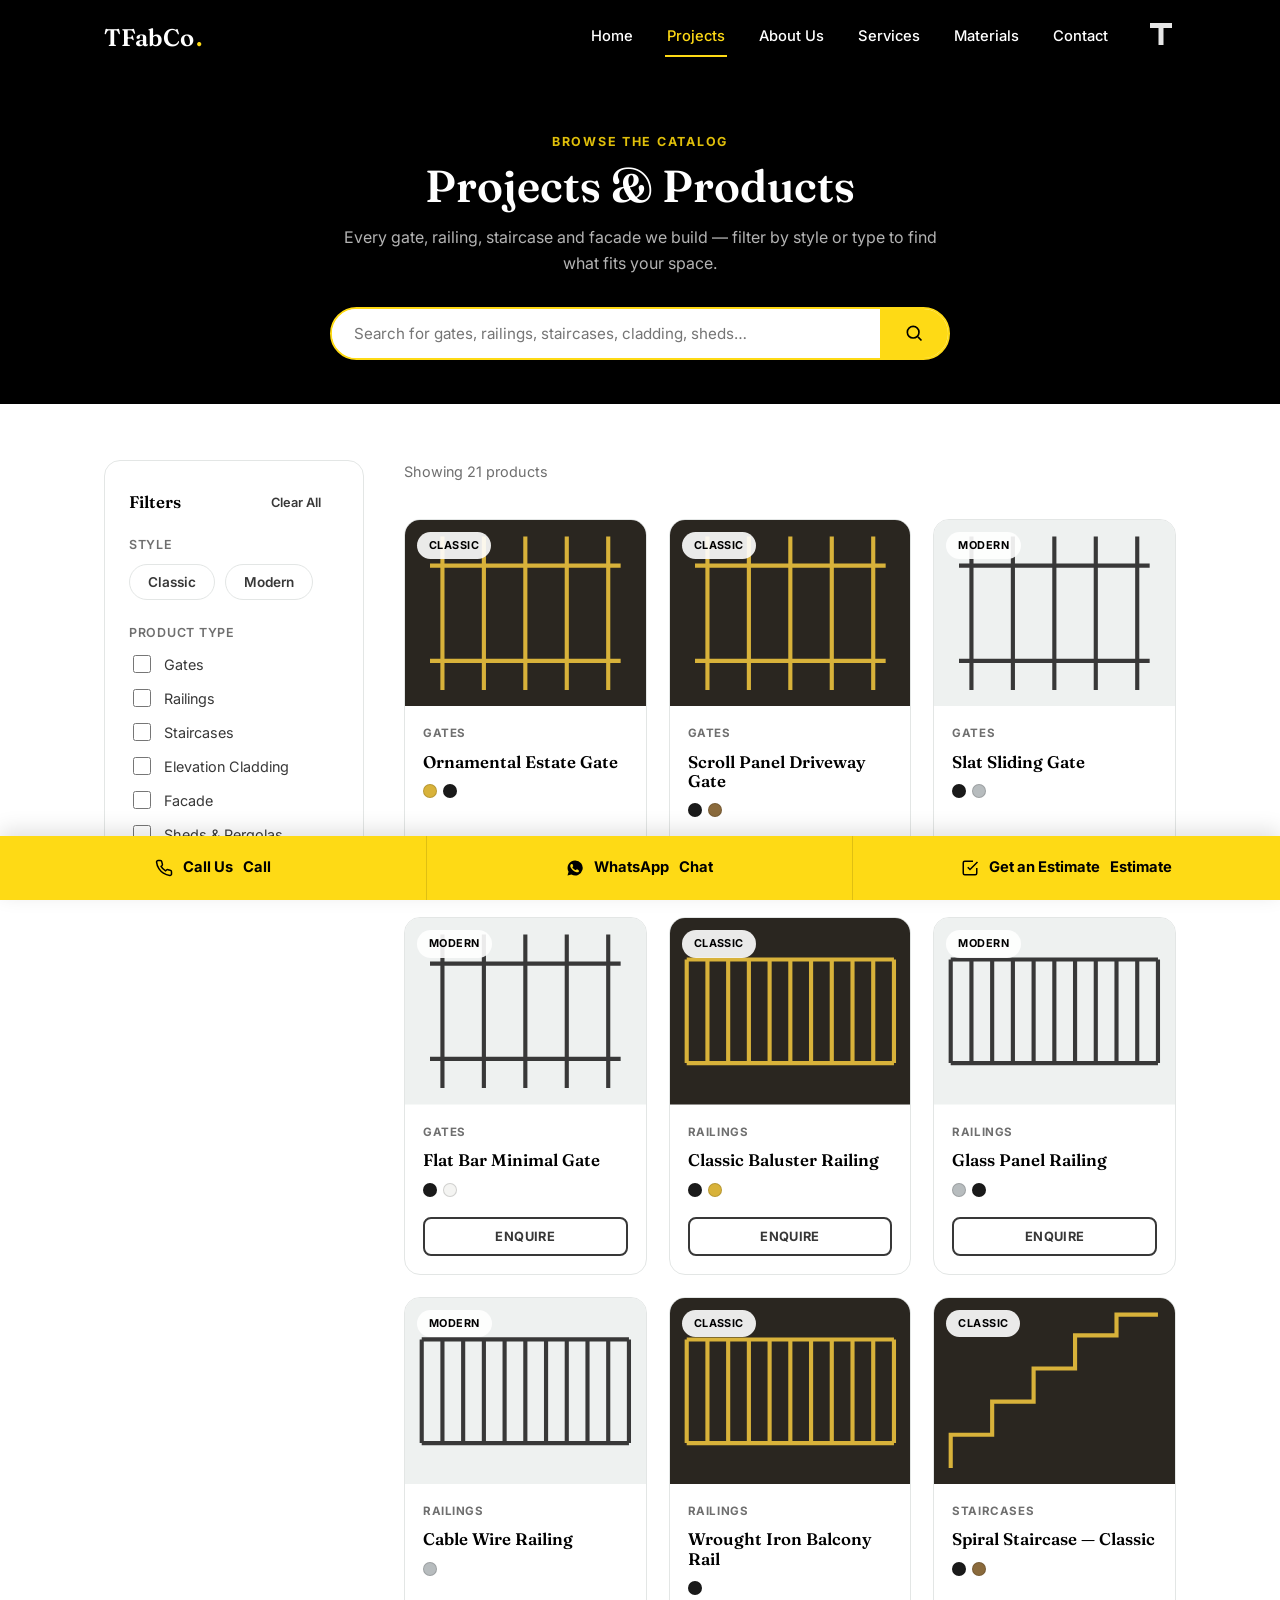
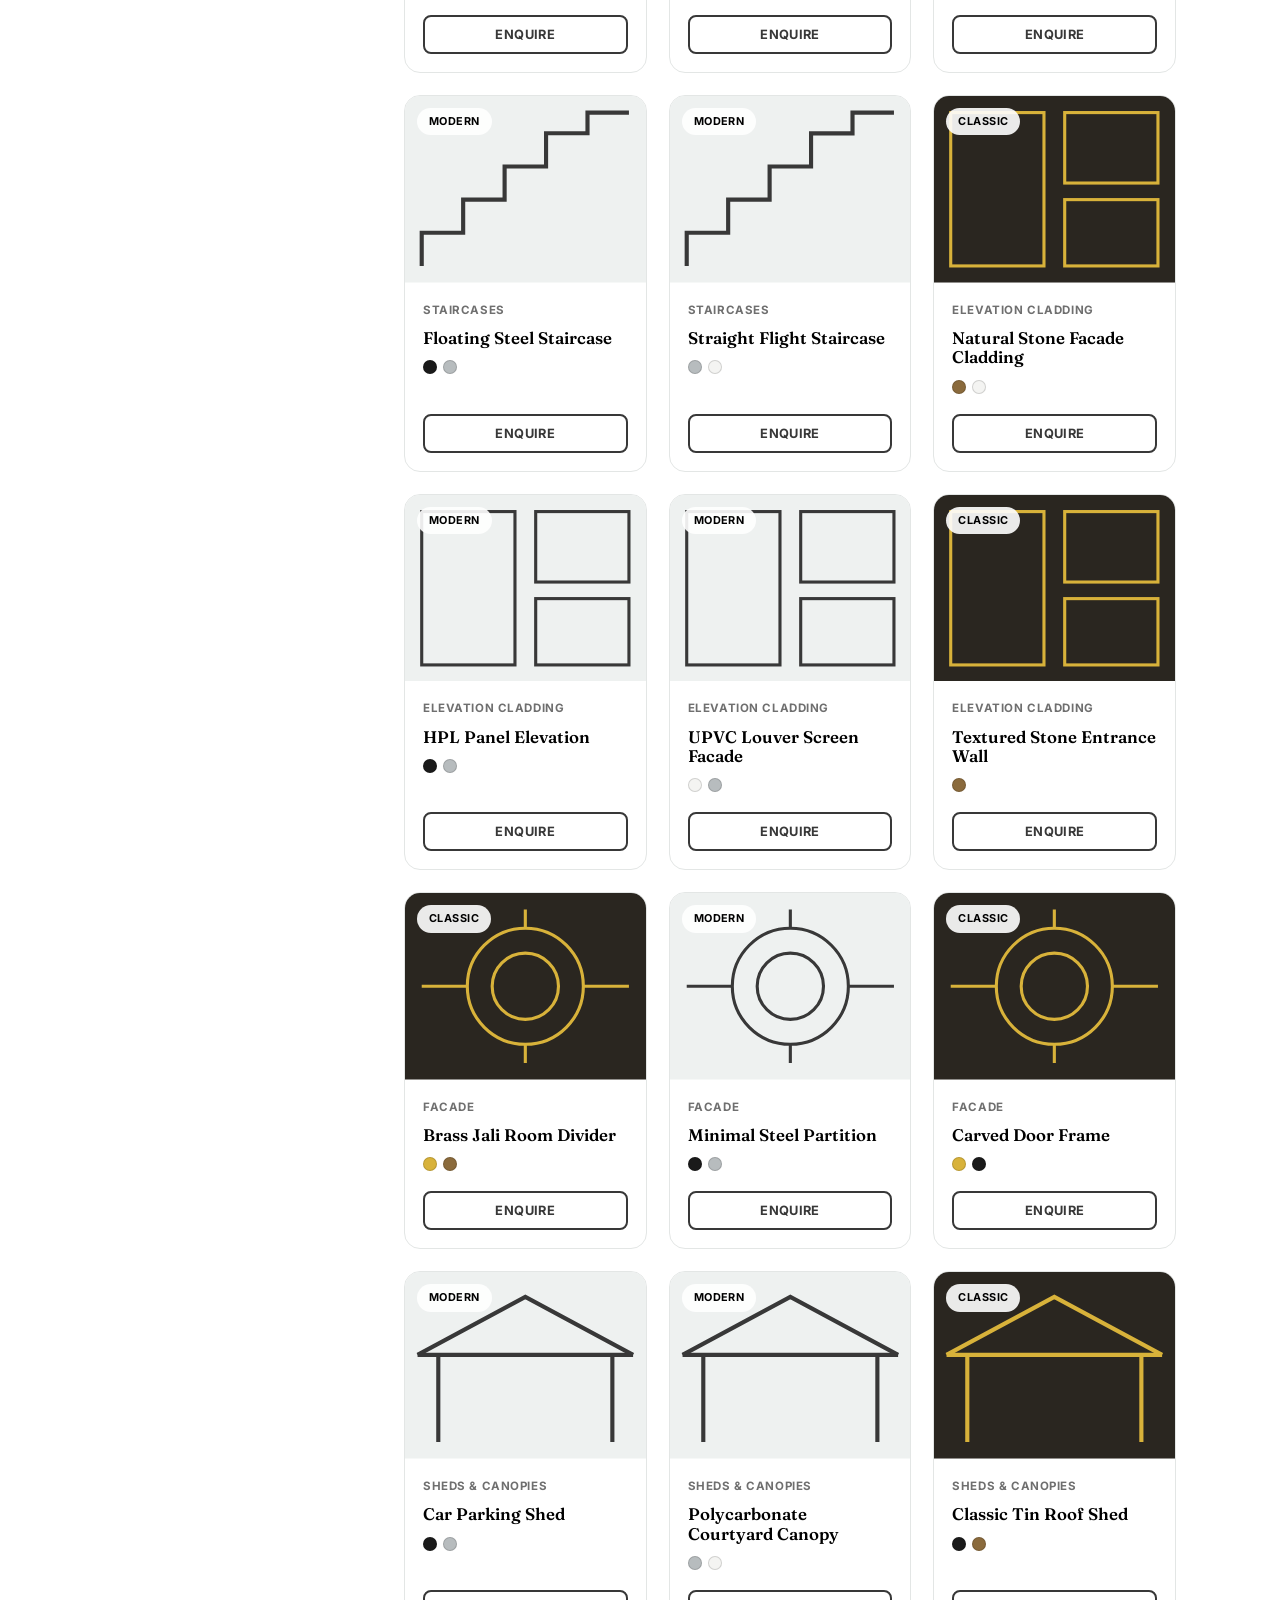
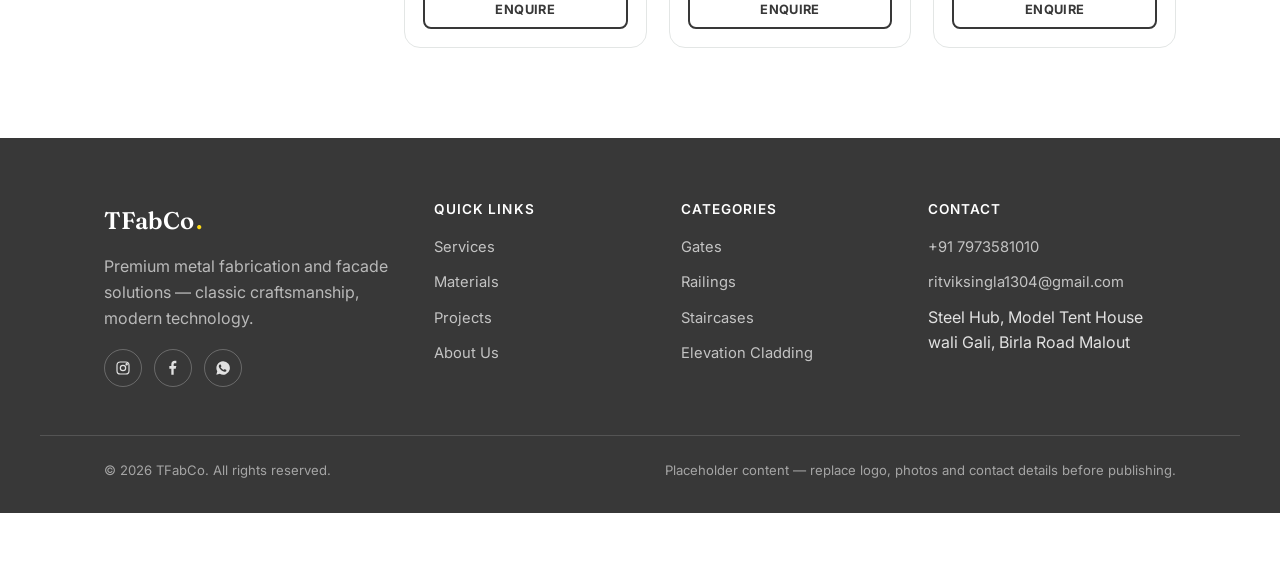
==== products.html @ 35b21168 "Base design added" ====
<!DOCTYPE html>
<html lang="en">
<head>
<meta charset="UTF-8">
<meta name="viewport" content="width=device-width, initial-scale=1.0">
<title>Projects &amp; Products — TFabCo</title>
<meta name="description" content="Browse TFabCo's gates, railings, staircases and elevation cladding projects. Filter by style and product type.">

<link rel="icon" href="data:image/svg+xml,%3Csvg xmlns='http://www.w3.org/2000/svg' viewBox='0 0 100 100'%3E%3Crect width='100' height='100' fill='%23000'/%3E%3Ctext x='50' y='68' font-size='60' text-anchor='middle' fill='%23feda15' font-family='Georgia'%3ET%3C/text%3E%3C/svg%3E">
<link rel="preconnect" href="https://fonts.googleapis.com">
<link rel="preconnect" href="https://fonts.gstatic.com" crossorigin>
<link href="https://fonts.googleapis.com/css2?family=Fraunces:opsz,wght@9..144,500;9..144,600;9..144,700&family=Inter:wght@400;500;600;700&display=swap" rel="stylesheet">
<link rel="stylesheet" href="css/base.css">
<link rel="stylesheet" href="css/products.css">
</head>
<body>

<!-- ============ HEADER ============ -->
<header class="site-header">
  <div class="header-inner">
    <a href="index.html" class="brand">TFabCo<span class="dot">.</span></a>

    <nav class="main-nav" id="main-nav">
      <a href="index.html">Home</a>
      <a href="products.html" class="is-active">Projects</a>
      <a href="index.html#about">About Us</a>
      <a href="index.html#services">Services</a>
      <a href="index.html#materials">Materials</a>
      <a href="index.html#contact">Contact</a>
    </nav>

    <span class="header-mark" aria-hidden="true">
      <svg width="30" height="30" viewBox="0 0 30 30"><path d="M4 4 L26 4 L26 9 L17.5 9 L17.5 26 L12.5 26 L12.5 9 L4 9 Z" fill="currentColor"/></svg>
    </span>

    <button class="menu-toggle" id="menu-toggle" aria-label="Toggle menu" aria-expanded="false">
      <span></span><span></span><span></span>
    </button>
  </div>
</header>

<main>

  <!-- ============ PAGE BANNER ============ -->
  <section class="page-banner">
    <div class="container">
      <p class="eyebrow accent">Browse the Catalog</p>
      <h1>Projects &amp; Products</h1>
      <p class="section-sub">Every gate, railing, staircase and facade we build — filter by style or type to find what fits your space.</p>

      <form action="products.html" method="GET" class="search-form search-form--banner" role="search">
        <input type="search" name="search" id="banner-search" placeholder="Search for gates, railings, staircases, cladding, sheds…" aria-label="Search products">
        <button type="submit" aria-label="Search">
          <svg width="20" height="20" viewBox="0 0 24 24" fill="none" stroke="currentColor" stroke-width="2"><circle cx="11" cy="11" r="7"/><path d="m21 21-4.3-4.3"/></svg>
        </button>
      </form>
    </div>
  </section>

  <!-- ============ CATALOG LAYOUT ============ -->
  <section class="catalog">
    <div class="container catalog-layout">

      <!-- ---- FILTER SIDEBAR ---- -->
      <aside class="filters" id="filters">
        <div class="filters-head">
          <h3>Filters</h3>
          <button class="btn-ghost btn-sm" id="clear-filters">Clear All</button>
        </div>

        <div class="filter-group">
          <h4>Style</h4>
          <div class="chip-toggle-row" data-filter-group="style">
            <button class="chip-toggle" data-value="classic">Classic</button>
            <button class="chip-toggle" data-value="modern">Modern</button>
          </div>
        </div>

        <div class="filter-group">
          <h4>Product Type</h4>
          <div class="check-list" data-filter-group="type">
            <label class="check-item"><input type="checkbox" value="gates"><span>Gates</span></label>
            <label class="check-item"><input type="checkbox" value="railings"><span>Railings</span></label>
            <label class="check-item"><input type="checkbox" value="staircases"><span>Staircases</span></label>
            <label class="check-item"><input type="checkbox" value="elevation"><span>Elevation Cladding</span></label>
            <label class="check-item"><input type="checkbox" value="facade"><span>Facade</span></label>
            <label class="check-item"><input type="checkbox" value="sheds"><span>Sheds &amp; Pergolas</span></label>
          </div>
        </div>
      </aside>

      <!-- ---- RESULTS ---- -->
      <div class="results">
        <div class="results-bar">
          <p id="results-count" class="results-count">Showing all products</p>
          <button class="btn btn-outline btn-sm" id="mobile-filter-toggle">
            <svg width="16" height="16" viewBox="0 0 24 24" fill="none" stroke="currentColor" stroke-width="2"><path d="M4 6h16M7 12h10M10 18h4"/></svg>
            Filters
          </button>
        </div>

        <div class="active-chips" id="active-chips"></div>

        <div class="product-grid" id="product-grid"><!-- rendered by products.js --></div>

        <div class="empty-state" id="empty-state" hidden>
          <svg width="48" height="48" viewBox="0 0 24 24" fill="none" stroke="currentColor" stroke-width="1.5"><circle cx="11" cy="11" r="7"/><path d="m21 21-4.3-4.3"/><path d="M8 11h6"/></svg>
          <h4>No products match your filters</h4>
          <p>Try removing a filter or search for something else.</p>
          <button class="btn btn-outline btn-sm" id="empty-clear">Clear Filters</button>
        </div>
      </div>

    </div>
  </section>

</main>

<!-- ============ FOOTER (content) ============ -->
<footer class="site-footer">
  <div class="container footer-grid">
    <div class="footer-brand">
      <a href="index.html" class="brand">TFabCo<span class="dot">.</span></a>
      <p>Premium metal fabrication and facade solutions — classic craftsmanship, modern technology.</p>
      <div class="social-row" aria-label="Social media">
        <a href="#" aria-label="Instagram"><svg width="16" height="16" viewBox="0 0 24 24" fill="none" stroke="currentColor" stroke-width="1.8"><rect x="3" y="3" width="18" height="18" rx="5"/><circle cx="12" cy="12" r="4"/><circle cx="17.5" cy="6.5" r="1"/></svg></a>
        <a href="#" aria-label="Facebook"><svg width="16" height="16" viewBox="0 0 24 24" fill="currentColor"><path d="M13 22v-9h3l1-4h-4V7c0-1.1.4-2 2-2h2V1.1C16.6 1 15.5 1 14.5 1 11.5 1 9.5 3 9.5 6.4V9h-3v4h3v9h3.5z"/></svg></a>
        <a href="#" aria-label="WhatsApp" data-whatsapp-link><svg width="16" height="16" viewBox="0 0 24 24" fill="currentColor"><path d="M12 2a10 10 0 0 0-8.6 15L2 22l5.2-1.4A10 10 0 1 0 12 2zm5.6 14.3c-.2.7-1.4 1.3-2 1.4-.5.1-1.1.2-3.6-.8-3-1.2-4.9-4.3-5.1-4.5-.1-.2-1.2-1.6-1.2-3s.7-2.1 1-2.4c.3-.3.6-.4.8-.4h.6c.2 0 .4 0 .6.5.2.5.7 1.8.8 1.9.1.2.1.3 0 .5-.1.2-.1.3-.3.5l-.5.5c-.2.2-.3.4-.1.7.2.3.8 1.3 1.7 2.1 1.2 1 2.1 1.4 2.4 1.5.3.1.5.1.7-.1l.7-.8c.2-.3.4-.2.7-.1l1.7.8c.2.1.4.2.4.4.1.2.1 1-.1 1.6z"/></svg></a>
      </div>
    </div>
    <div class="footer-col">
      <h4>Quick Links</h4>
      <ul>
        <li><a href="index.html#services">Services</a></li>
        <li><a href="index.html#materials">Materials</a></li>
        <li><a href="products.html">Projects</a></li>
        <li><a href="index.html#about">About Us</a></li>
      </ul>
    </div>
    <div class="footer-col">
      <h4>Categories</h4>
      <ul>
        <li><a href="products.html?type=gates">Gates</a></li>
        <li><a href="products.html?type=railings">Railings</a></li>
        <li><a href="products.html?type=staircases">Staircases</a></li>
        <li><a href="products.html?type=elevation">Elevation Cladding</a></li>
      </ul>
    </div>
    <div class="footer-col">
      <h4>Contact</h4>
      <ul>
        <li><a data-business="phone" href="tel:+919876543210">+91 98765 43210</a></li>
        <li><a data-business="email" href="mailto:info@tfabco.in">info@tfabco.in</a></li>
        <li><span data-business="address">123 Industrial Area, Phase 1, Ludhiana, Punjab</span></li>
      </ul>
    </div>
  </div>
  <div class="container footer-bottom">
    <span>© 2026 TFabCo. All rights reserved.</span>
    <span>Placeholder content — replace logo, photos and contact details before publishing.</span>
  </div>
</footer>

<!-- ============ STICKY CTA BAR ============ -->
<nav class="cta-bar" aria-label="Quick contact">
  <a href="#" class="cta-bar-item" data-call-button>
    <svg width="18" height="18" viewBox="0 0 24 24" fill="none" stroke="currentColor" stroke-width="2"><path d="M22 16.9v3a2 2 0 0 1-2.2 2 19.8 19.8 0 0 1-8.6-3.1 19.5 19.5 0 0 1-6-6 19.8 19.8 0 0 1-3.1-8.7A2 2 0 0 1 4.1 2h3a2 2 0 0 1 2 1.7c.1 1 .3 2 .7 2.9a2 2 0 0 1-.4 2.1L8.1 9.9a16 16 0 0 0 6 6l1.2-1.2a2 2 0 0 1 2.1-.4c.9.4 1.9.6 2.9.7a2 2 0 0 1 1.7 2z"/></svg>
    <span>Call Us</span><span class="label-mobile">Call</span>
  </a>
  <a href="#" class="cta-bar-item" data-whatsapp-link target="_blank" rel="noopener">
    <svg width="18" height="18" viewBox="0 0 24 24" fill="currentColor"><path d="M12 2a10 10 0 0 0-8.6 15L2 22l5.2-1.4A10 10 0 1 0 12 2zm5.6 14.3c-.2.7-1.4 1.3-2 1.4-.5.1-1.1.2-3.6-.8-3-1.2-4.9-4.3-5.1-4.5-.1-.2-1.2-1.6-1.2-3s.7-2.1 1-2.4c.3-.3.6-.4.8-.4h.6c.2 0 .4 0 .6.5.2.5.7 1.8.8 1.9.1.2.1.3 0 .5-.1.2-.1.3-.3.5l-.5.5c-.2.2-.3.4-.1.7.2.3.8 1.3 1.7 2.1 1.2 1 2.1 1.4 2.4 1.5.3.1.5.1.7-.1l.7-.8c.2-.3.4-.2.7-.1l1.7.8c.2.1.4.2.4.4.1.2.1 1-.1 1.6z"/></svg>
    <span>WhatsApp</span><span class="label-mobile">Chat</span>
  </a>
  <a href="#" class="cta-bar-item" data-open-modal="estimate-modal">
    <svg width="18" height="18" viewBox="0 0 24 24" fill="none" stroke="currentColor" stroke-width="2"><path d="M9 11l3 3L22 4M21 12v7a2 2 0 0 1-2 2H5a2 2 0 0 1-2-2V5a2 2 0 0 1 2-2h11"/></svg>
    <span>Get an Estimate</span><span class="label-mobile">Estimate</span>
  </a>
</nav>

<!-- ============ CALL POPOVER (desktop only) ============ -->
<div class="modal-overlay" id="call-popover">
  <div class="modal" role="dialog" aria-modal="true" aria-labelledby="call-popover-title">
    <button class="modal-close" aria-label="Close">✕</button>
    <p class="modal-eyebrow">Reach Us Directly</p>
    <h3 id="call-popover-title">Contact TFabCo</h3>

    <div class="contact-line">
      <span class="ci-icon"><svg width="18" height="18" viewBox="0 0 24 24" fill="none" stroke="currentColor" stroke-width="2"><path d="M22 16.9v3a2 2 0 0 1-2.2 2 19.8 19.8 0 0 1-8.6-3.1 19.5 19.5 0 0 1-6-6 19.8 19.8 0 0 1-3.1-8.7A2 2 0 0 1 4.1 2h3a2 2 0 0 1 2 1.7c.1 1 .3 2 .7 2.9a2 2 0 0 1-.4 2.1L8.1 9.9a16 16 0 0 0 6 6l1.2-1.2a2 2 0 0 1 2.1-.4c.9.4 1.9.6 2.9.7a2 2 0 0 1 1.7 2z"/></svg></span>
      <div class="ci-text"><span>Phone</span><a data-business="phone" href="tel:+919876543210">+91 98765 43210</a></div>
    </div>
    <div class="contact-line">
      <span class="ci-icon"><svg width="18" height="18" viewBox="0 0 24 24" fill="currentColor"><path d="M12 2a10 10 0 0 0-8.6 15L2 22l5.2-1.4A10 10 0 1 0 12 2zm5.6 14.3c-.2.7-1.4 1.3-2 1.4-.5.1-1.1.2-3.6-.8-3-1.2-4.9-4.3-5.1-4.5-.1-.2-1.2-1.6-1.2-3s.7-2.1 1-2.4c.3-.3.6-.4.8-.4h.6c.2 0 .4 0 .6.5.2.5.7 1.8.8 1.9.1.2.1.3 0 .5-.1.2-.1.3-.3.5l-.5.5c-.2.2-.3.4-.1.7.2.3.8 1.3 1.7 2.1 1.2 1 2.1 1.4 2.4 1.5.3.1.5.1.7-.1l.7-.8c.2-.3.4-.2.7-.1l1.7.8c.2.1.4.2.4.4.1.2.1 1-.1 1.6z"/></svg></span>
      <div class="ci-text"><span>WhatsApp</span><a href="#" data-whatsapp-link target="_blank" rel="noopener">Chat with us</a></div>
    </div>
    <div class="contact-line">
      <span class="ci-icon"><svg width="18" height="18" viewBox="0 0 24 24" fill="none" stroke="currentColor" stroke-width="2"><path d="m22 6-10 7L2 6M4 4h16a2 2 0 0 1 2 2v12a2 2 0 0 1-2 2H4a2 2 0 0 1-2-2V6a2 2 0 0 1 2-2z"/></svg></span>
      <div class="ci-text"><span>Email</span><a data-business="email" href="mailto:info@tfabco.in">info@tfabco.in</a></div>
    </div>
    <div class="contact-line">
      <span class="ci-icon"><svg width="18" height="18" viewBox="0 0 24 24" fill="none" stroke="currentColor" stroke-width="2"><path d="M12 2C7.6 2 4 5.6 4 10c0 5.4 8 12 8 12s8-6.6 8-12c0-4.4-3.6-8-8-8z"/><circle cx="12" cy="10" r="3"/></svg></span>
      <div class="ci-text"><span>Workshop</span><p data-business="address">123 Industrial Area, Phase 1, Ludhiana, Punjab 141003</p></div>
    </div>
  </div>
</div>

<!-- ============ ESTIMATE MODAL ============ -->
<div class="modal-overlay" id="estimate-modal">
  <div class="modal" role="dialog" aria-modal="true" aria-labelledby="estimate-modal-title">
    <button class="modal-close" aria-label="Close">✕</button>
    <p class="modal-eyebrow">Quick Request</p>
    <h3 id="estimate-modal-title">Get a Free Estimate</h3>

    <form name="estimate-request" method="POST" data-ajax-form data-netlify="true" netlify-honeypot="bot-field">
      <input type="hidden" name="form-name" value="estimate-request">
      <p class="hidden-field"><label>Don't fill this out: <input name="bot-field"></label></p>

      <div class="field">
        <label for="est-name-p">Name</label>
        <input id="est-name-p" type="text" name="name" required>
      </div>
      <div class="field">
        <label for="est-phone-p">Phone</label>
        <input id="est-phone-p" type="tel" name="phone" required>
      </div>
      <div class="field">
        <label for="est-type-p">Project Type</label>
        <select id="est-type-p" name="project_type">
          <option>Gate</option>
          <option>Railing / Staircase</option>
          <option>Elevation Cladding</option>
          <option>Interior</option>
          <option>Not sure yet</option>
        </select>
      </div>
      <div class="field">
        <label for="est-msg-p">Details</label>
        <textarea id="est-msg-p" name="message" rows="3" placeholder="Approximate size, style, location..."></textarea>
      </div>
      <button type="submit" class="btn btn-primary btn-block">Send Request</button>
    </form>
    <div class="form-success" style="display:none;">
      <p style="font-weight:600; margin-bottom:8px;">Thanks — request received!</p>
      <p class="form-note">We'll get back to you shortly. For anything urgent, call or WhatsApp us using the bar below.</p>
    </div>
  </div>
</div>

<script src="js/main.js"></script>
<script src="js/products-data.js"></script>
<script src="js/products.js"></script>
</body>
</html>
---- css/base.css ----
/* ==========================================================
   TFabCo — BASE STYLES / DESIGN SYSTEM
   Shared across every page. Component classes here (.btn, .card,
   .site-header, .cta-bar, .modal, etc.) are the "reusable elements" —
   reuse them anywhere rather than writing new one-off styles.
   ========================================================== */

:root{
  /* ---- brand palette (as given) ---- */
  --yellow: #feda15;
  --yellow-dark: #e0bf0a;
  --black: #000000;
  --charcoal: #383838;
  --white: #ffffff;
  --mist: #d2dddb;

  /* ---- derived tones ---- */
  --charcoal-light: #4c4c4c;
  --text-body: #333333;
  --text-muted: #6f6f6f;
  --border: #e3e6e5;
  --bg-soft: #f7f8f8;

  /* ---- type ---- */
  --font-display: 'Fraunces', serif;
  --font-body: 'Inter', sans-serif;

  /* ---- layout ---- */
  --container: 1200px;
  --gutter: clamp(20px, 5vw, 64px);
  --radius-sm: 8px;
  --radius-md: 16px;
  --radius-lg: 28px;
  --header-h: 76px;
  --ctabar-h: 64px;

  /* ---- shadow / motion ---- */
  --shadow-sm: 0 2px 10px rgba(0,0,0,0.06);
  --shadow-md: 0 10px 30px rgba(0,0,0,0.12);
  --shadow-lg: 0 20px 50px rgba(0,0,0,0.18);
  --ease: cubic-bezier(0.22, 1, 0.36, 1);
}

*, *::before, *::after{ box-sizing: border-box; }
html{ scroll-behavior: smooth; }

@media (prefers-reduced-motion: reduce){
  html{ scroll-behavior: auto; }
  *{ animation-duration: 0.01ms !important; animation-iteration-count: 1 !important; transition-duration: 0.01ms !important; }
}

body{
  margin: 0;
  font-family: var(--font-body);
  color: var(--text-body);
  background: var(--white);
  line-height: 1.6;
  padding-bottom: var(--ctabar-h); /* keep content clear of fixed CTA bar */
}

h1,h2,h3,h4{
  font-family: var(--font-display);
  color: var(--black);
  margin: 0;
  line-height: 1.15;
  font-weight: 600;
}

p{ margin: 0; }
a{ color: inherit; text-decoration: none; }
img{ max-width: 100%; display: block; }
ul{ margin: 0; padding: 0; list-style: none; }
button{ font-family: inherit; border: none; background: none; cursor: pointer; }
input, select, textarea{ font-family: inherit; }

:focus-visible{ outline: 3px solid var(--yellow-dark); outline-offset: 2px; }

.container{
  max-width: var(--container);
  margin: 0 auto;
  padding: 0 var(--gutter);
}

.eyebrow{
  font-family: var(--font-body);
  font-weight: 700;
  font-size: 0.78rem;
  letter-spacing: 0.14em;
  text-transform: uppercase;
  color: var(--charcoal);
}
.eyebrow.accent{ color: var(--yellow-dark); }

.section{ padding: 88px 0; }
.section-tight{ padding: 56px 0; }
.section-title{
  font-size: clamp(1.7rem, 3vw, 2.3rem);
  text-align: center;
}
.section-head{ text-align: center; margin-bottom: 44px; }
.section-head p.eyebrow{ margin-bottom: 10px; }
.section-sub{
  margin-top: 12px;
  color: var(--text-muted);
  max-width: 60ch;
  margin-left: auto;
  margin-right: auto;
}

/* ==========================================================
   BUTTONS  (.btn is the base reusable button)
   ========================================================== */
.btn{
  position: relative;
  display: inline-flex;
  align-items: center;
  justify-content: center;
  gap: 10px;
  padding: 15px 30px;
  font-size: 0.92rem;
  font-weight: 700;
  letter-spacing: 0.03em;
  text-transform: uppercase;
  border-radius: var(--radius-sm);
  border: 2px solid transparent;
  overflow: hidden;
  isolation: isolate;
  transition: transform 0.2s var(--ease), box-shadow 0.2s var(--ease), background 0.2s var(--ease), color 0.2s var(--ease), border-color 0.2s var(--ease);
  white-space: nowrap;
}
.btn:hover{ transform: translateY(-3px); box-shadow: var(--shadow-md); }
.btn:active{ transform: translateY(-1px) scale(0.97); box-shadow: var(--shadow-sm); }

.btn-primary{ background: var(--yellow); color: var(--black); }
.btn-primary:hover{ background: var(--yellow-dark); }

.btn-dark{ background: var(--charcoal); color: var(--white); }
.btn-dark:hover{ background: var(--black); }

.btn-outline{ background: transparent; border-color: var(--charcoal); color: var(--charcoal); }
.btn-outline:hover{ border-color: var(--black); color: var(--black); background: var(--bg-soft); }

.btn-outline-light{ background: transparent; border-color: rgba(255,255,255,0.5); color: var(--white); }
.btn-outline-light:hover{ border-color: var(--white); background: rgba(255,255,255,0.1); }

.btn-ghost{ background: none; color: var(--charcoal); padding: 10px 14px; text-transform: none; letter-spacing: 0; font-weight: 600; }
.btn-ghost:hover{ color: var(--black); transform: none; box-shadow: none; background: var(--bg-soft); }

.btn-sm{ padding: 10px 18px; font-size: 0.8rem; }
.btn-block{ width: 100%; }
.btn-icon{ display: inline-flex; }

/* ripple click effect — span injected by JS (see main.js) */
.btn .ripple{
  position: absolute;
  border-radius: 50%;
  background: rgba(255,255,255,0.55);
  transform: scale(0);
  animation: ripple 0.6s var(--ease);
  pointer-events: none;
  z-index: -1;
}
.btn-outline .ripple, .btn-ghost .ripple{ background: rgba(56,56,56,0.15); }
@keyframes ripple{ to{ transform: scale(3.5); opacity: 0; } }

/* ==========================================================
   CARDS  (.card base + .card-glass translucent variant)
   ========================================================== */
.card{
  background: var(--white);
  border: 1px solid var(--border);
  border-radius: var(--radius-md);
  transition: transform 0.25s var(--ease), box-shadow 0.25s var(--ease), border-color 0.25s var(--ease);
}
.card:hover{ transform: translateY(-6px); box-shadow: var(--shadow-md); border-color: transparent; }

.card-glass{
  background: rgba(255,255,255,0.6);
  border: 1px solid rgba(255,255,255,0.5);
  backdrop-filter: blur(14px) saturate(140%);
  -webkit-backdrop-filter: blur(14px) saturate(140%);
  box-shadow: var(--shadow-sm);
}
.card-glass:hover{ background: rgba(255,255,255,0.78); box-shadow: var(--shadow-md); }

.card-dark-glass{
  background: rgba(0,0,0,0.42);
  border: 1px solid rgba(255,255,255,0.14);
  backdrop-filter: blur(14px) saturate(140%);
  -webkit-backdrop-filter: blur(14px) saturate(140%);
  color: var(--white);
}
.card-dark-glass:hover{ background: rgba(0,0,0,0.55); }

/* ==========================================================
   HEADER
   ========================================================== */
.site-header{
  position: sticky;
  top: 0;
  z-index: 200;
  height: var(--header-h);
  background: var(--black);
  transition: box-shadow 0.25s ease;
}
.site-header.is-scrolled{ box-shadow: 0 6px 24px rgba(0,0,0,0.25); }

.header-inner{
  max-width: var(--container);
  margin: 0 auto;
  padding: 0 var(--gutter);
  height: 100%;
  display: flex;
  align-items: center;
  gap: 36px;
}

.brand{
  display: flex;
  align-items: baseline;
  gap: 2px;
  color: var(--white);
  font-family: var(--font-display);
  font-size: 1.5rem;
  font-weight: 600;
  margin-right: auto;
}
.brand .dot{ color: var(--yellow); }

.main-nav{ display: flex; align-items: center; gap: 30px; }
.main-nav a{
  color: var(--white);
  font-size: 0.92rem;
  font-weight: 500;
  padding: 6px 2px;
  border-bottom: 2px solid transparent;
  transition: color 0.2s ease, border-color 0.2s ease;
}
.main-nav a:hover{ color: var(--yellow); }
.main-nav a.is-active{ color: var(--yellow); border-color: var(--yellow); }

.header-mark{ color: var(--white); flex-shrink: 0; opacity: 0.9; }

.menu-toggle{
  display: none;
  flex-direction: column;
  gap: 5px;
  padding: 8px;
  margin-left: 8px;
}
.menu-toggle span{ width: 24px; height: 2px; background: var(--white); transition: transform 0.25s ease, opacity 0.25s ease; }
.menu-toggle.is-open span:nth-child(1){ transform: translateY(7px) rotate(45deg); }
.menu-toggle.is-open span:nth-child(2){ opacity: 0; }
.menu-toggle.is-open span:nth-child(3){ transform: translateY(-7px) rotate(-45deg); }

/* ==========================================================
   STICKY CTA FOOTER BAR (Call / WhatsApp / Estimate)
   ========================================================== */
.cta-bar{
  position: fixed;
  left: 0; right: 0; bottom: 0;
  z-index: 300;
  height: var(--ctabar-h);
  background: var(--yellow);
  display: grid;
  grid-template-columns: repeat(3, 1fr);
  box-shadow: 0 -6px 20px rgba(0,0,0,0.12);
}
.cta-bar-item{
  display: flex;
  align-items: center;
  justify-content: center;
  gap: 10px;
  font-weight: 700;
  font-size: 0.92rem;
  color: var(--black);
  border-right: 1px solid rgba(0,0,0,0.12);
  transition: background 0.2s ease;
}
.cta-bar-item:last-child{ border-right: none; }
.cta-bar-item:hover{ background: var(--yellow-dark); }
.cta-bar-item:active{ background: var(--black); color: var(--yellow); }
.cta-bar-item svg{ flex-shrink: 0; }

@media (max-width: 640px){
  .cta-bar-item span{ display: none; }
  .cta-bar-item{ font-size: 0; gap: 0; flex-direction: column; }
  .cta-bar-item .label-mobile{ display: block; font-size: 0.68rem; margin-top: 2px; }
}

/* ==========================================================
   MODAL / POPOVER (call popover, estimate form, etc.)
   ========================================================== */
.modal-overlay{
  position: fixed;
  inset: 0;
  background: rgba(0,0,0,0.55);
  backdrop-filter: blur(3px);
  display: none;
  align-items: center;
  justify-content: center;
  z-index: 500;
  padding: 20px;
  opacity: 0;
  transition: opacity 0.25s ease;
}
.modal-overlay.is-open{ display: flex; opacity: 1; }

.modal{
  background: var(--white);
  border-radius: var(--radius-md);
  max-width: 420px;
  width: 100%;
  padding: 32px;
  position: relative;
  box-shadow: var(--shadow-lg);
  transform: translateY(16px) scale(0.97);
  opacity: 0;
  transition: transform 0.3s var(--ease), opacity 0.3s var(--ease);
}
.modal-overlay.is-open .modal{ transform: translateY(0) scale(1); opacity: 1; }

.modal-close{
  position: absolute;
  top: 14px; right: 14px;
  width: 34px; height: 34px;
  border-radius: 50%;
  display: flex; align-items: center; justify-content: center;
  background: var(--bg-soft);
  color: var(--charcoal);
  transition: background 0.2s ease, transform 0.2s ease;
}
.modal-close:hover{ background: var(--mist); transform: rotate(90deg); }

.modal-eyebrow{ color: var(--yellow-dark); font-weight: 700; font-size: 0.78rem; letter-spacing: 0.1em; text-transform: uppercase; margin-bottom: 8px; }
.modal h3{ font-size: 1.4rem; margin-bottom: 18px; }

.contact-line{
  display: flex;
  align-items: center;
  gap: 14px;
  padding: 14px 0;
  border-top: 1px solid var(--border);
}
.contact-line:last-child{ padding-bottom: 0; }
.contact-line .ci-icon{
  width: 40px; height: 40px;
  border-radius: 50%;
  background: var(--bg-soft);
  display: flex; align-items: center; justify-content: center;
  color: var(--charcoal);
  flex-shrink: 0;
}
.contact-line .ci-text span{ display: block; font-size: 0.72rem; color: var(--text-muted); text-transform: uppercase; letter-spacing: 0.05em; }
.contact-line .ci-text a, .contact-line .ci-text p{ font-weight: 600; color: var(--black); }
.contact-line:hover .ci-icon{ background: var(--yellow); color: var(--black); }

/* ==========================================================
   FORM ELEMENTS (shared: estimate modal, contact section)
   ========================================================== */
.field{ display: grid; gap: 6px; margin-bottom: 16px; }
.field label{ font-size: 0.78rem; font-weight: 700; text-transform: uppercase; letter-spacing: 0.05em; color: var(--charcoal); }
.field input, .field select, .field textarea{
  border: 1.5px solid var(--border);
  border-radius: var(--radius-sm);
  padding: 12px 14px;
  font-size: 0.95rem;
  color: var(--text-body);
  background: var(--white);
  transition: border-color 0.2s ease, box-shadow 0.2s ease;
  width: 100%;
}
.field input:focus, .field select:focus, .field textarea:focus{
  border-color: var(--yellow-dark);
  box-shadow: 0 0 0 4px rgba(254,218,21,0.25);
  outline: none;
}
.hidden-field{ display: none; }
.form-note{ font-size: 0.78rem; color: var(--text-muted); margin-top: 10px; }

/* ==========================================================
   FOOTER (content footer, sits above the fixed CTA bar)
   ========================================================== */
.site-footer{
  background: var(--charcoal);
  color: rgba(255,255,255,0.85);
  padding: 64px 0 32px;
}
.footer-grid{
  display: grid;
  grid-template-columns: 1.4fr 1fr 1fr 1.2fr;
  gap: 40px;
}
.footer-brand .brand{ color: var(--white); margin-bottom: 14px; }
.footer-brand p{ color: rgba(255,255,255,0.65); max-width: 32ch; }
.footer-col h4{ color: var(--white); font-family: var(--font-body); font-size: 0.85rem; text-transform: uppercase; letter-spacing: 0.08em; margin-bottom: 16px; }
.footer-col ul li{ margin-bottom: 10px; }
.footer-col a{ color: rgba(255,255,255,0.7); font-size: 0.92rem; transition: color 0.2s ease; }
.footer-col a:hover{ color: var(--yellow); }

.social-row{ display: flex; gap: 12px; margin-top: 18px; }
.social-row a{
  width: 38px; height: 38px;
  border-radius: 50%;
  border: 1px solid rgba(255,255,255,0.25);
  display: flex; align-items: center; justify-content: center;
  transition: background 0.2s ease, border-color 0.2s ease;
}
.social-row a:hover{ background: var(--yellow); border-color: var(--yellow); color: var(--black); }

.footer-bottom{
  margin-top: 48px;
  padding-top: 24px;
  border-top: 1px solid rgba(255,255,255,0.14);
  display: flex;
  justify-content: space-between;
  flex-wrap: wrap;
  gap: 12px;
  font-size: 0.82rem;
  color: rgba(255,255,255,0.55);
}

/* ==========================================================
   MISC UTILITIES
   ========================================================== */
.visually-hidden{
  position: absolute; width: 1px; height: 1px; padding: 0; margin: -1px;
  overflow: hidden; clip: rect(0,0,0,0); white-space: nowrap; border: 0;
}
.text-center{ text-align: center; }
.mt-0{ margin-top: 0; }

@media (max-width: 960px){
  .footer-grid{ grid-template-columns: 1fr 1fr; }
}
@media (max-width: 680px){
  .main-nav{
    position: fixed;
    top: var(--header-h);
    left: 0; right: 0;
    background: var(--black);
    flex-direction: column;
    align-items: flex-start;
    padding: 20px var(--gutter) 28px;
    gap: 18px;
    transform: translateY(-12px);
    opacity: 0;
    pointer-events: none;
    transition: transform 0.25s ease, opacity 0.25s ease;
  }
  .main-nav.is-open{ transform: translateY(0); opacity: 1; pointer-events: auto; }
  .menu-toggle{ display: flex; }
  .footer-grid{ grid-template-columns: 1fr; }
}
---- css/products.css ----
/* ==========================================================
   PRODUCTS PAGE STYLES
   ========================================================== */

.page-banner{
  background: var(--black);
  color: var(--white);
  padding: 56px 0 44px;
  text-align: center;
}
.page-banner h1{
  color: var(--white);
  font-size: clamp(2rem, 4vw, 2.8rem);
  margin-top: 8px;
}
.page-banner .section-sub{ color: rgba(255,255,255,0.7); margin-top: 14px; }

.search-form--banner{
  max-width: 620px;
  margin: 30px auto 0;
  border-radius: 50px;
  border: 2px solid var(--yellow);
  display: flex;
  overflow: hidden;
  background: var(--white);
}
.search-form--banner input{ flex: 1; border: none; padding: 15px 22px; font-size: 0.95rem; outline: none; }
.search-form--banner button{ background: var(--yellow); padding: 0 24px; display: flex; align-items: center; color: var(--black); transition: background 0.2s ease; }
.search-form--banner button:hover{ background: var(--yellow-dark); }

/* ---------- LAYOUT ---------- */
.catalog{ padding: 56px 0 90px; }
.catalog-layout{
  display: grid;
  grid-template-columns: 260px 1fr;
  gap: 40px;
  align-items: start;
}

/* ---------- SIDEBAR ---------- */
.filters{
  position: sticky;
  top: calc(var(--header-h) + 24px);
  background: var(--white);
  border: 1px solid var(--border);
  border-radius: var(--radius-md);
  padding: 24px;
}
.filters-head{
  display: flex;
  justify-content: space-between;
  align-items: center;
  margin-bottom: 18px;
}
.filters-head h3{ font-size: 1.05rem; }

.filter-group{ margin-bottom: 26px; }
.filter-group:last-child{ margin-bottom: 0; }
.filter-group h4{
  font-size: 0.78rem;
  text-transform: uppercase;
  letter-spacing: 0.06em;
  color: var(--text-muted);
  margin-bottom: 12px;
  font-family: var(--font-body);
}

.chip-toggle-row{ display: flex; gap: 10px; flex-wrap: wrap; }
.chip-toggle{
  padding: 9px 18px;
  border: 1.5px solid var(--border);
  border-radius: 50px;
  font-size: 0.85rem;
  font-weight: 600;
  color: var(--charcoal);
  transition: all 0.2s ease;
}
.chip-toggle:hover{ border-color: var(--yellow-dark); }
.chip-toggle.is-active{ background: var(--black); border-color: var(--black); color: var(--yellow); }

.color-toggle-row{ display: flex; gap: 10px; flex-wrap: wrap; }
.color-toggle{
  width: 32px; height: 32px;
  border-radius: 50%;
  background: var(--swatch);
  border: 2px solid var(--border);
  position: relative;
  transition: transform 0.2s ease, border-color 0.2s ease;
}
.color-toggle:hover{ transform: translateY(-2px); }
.color-toggle.is-active{ border-color: var(--black); box-shadow: 0 0 0 2px var(--white), 0 0 0 4px var(--black); }

.check-list{ display: grid; gap: 10px; }
.check-item{
  display: flex;
  align-items: center;
  gap: 10px;
  font-size: 0.9rem;
  color: var(--charcoal);
  cursor: pointer;
}
.check-item input{
  width: 18px; height: 18px;
  accent-color: var(--yellow-dark);
  cursor: pointer;
}

/* ---------- RESULTS ---------- */
.results-bar{
  display: flex;
  justify-content: space-between;
  align-items: center;
  margin-bottom: 16px;
}
.results-count{ color: var(--text-muted); font-size: 0.9rem; }
#mobile-filter-toggle{ display: none; }

.active-chips{
  display: flex;
  flex-wrap: wrap;
  gap: 8px;
  margin-bottom: 20px;
}
.active-chip{
  display: inline-flex;
  align-items: center;
  gap: 8px;
  background: var(--bg-soft);
  border: 1px solid var(--border);
  padding: 6px 8px 6px 14px;
  border-radius: 50px;
  font-size: 0.8rem;
  font-weight: 600;
  color: var(--charcoal);
}
.active-chip button{
  width: 20px; height: 20px;
  border-radius: 50%;
  background: var(--charcoal);
  color: var(--white);
  display: flex; align-items: center; justify-content: center;
  font-size: 0.7rem;
  transition: background 0.2s ease;
}
.active-chip button:hover{ background: var(--black); }

/* ---------- PRODUCT GRID / CARD ---------- */
.product-grid{
  display: grid;
  grid-template-columns: repeat(3, 1fr);
  gap: 22px;
}

.product-card{
  overflow: hidden;
  display: flex;
  flex-direction: column;
}
.product-media{
  aspect-ratio: 4/3.1;
  position: relative;
  overflow: hidden;
}
.product-media svg{ width: 100%; height: 100%; }
.product-badge{
  position: absolute;
  top: 12px; left: 12px;
  background: rgba(255,255,255,0.9);
  color: var(--black);
  font-size: 0.68rem;
  font-weight: 700;
  text-transform: uppercase;
  letter-spacing: 0.04em;
  padding: 5px 12px;
  border-radius: 50px;
}
.product-body{ padding: 18px; display: flex; flex-direction: column; gap: 10px; flex: 1; }
.product-type{ font-size: 0.72rem; color: var(--text-muted); text-transform: uppercase; letter-spacing: 0.05em; font-weight: 700; }
.product-name{ font-size: 1.05rem; font-weight: 600; color: var(--black); font-family: var(--font-display); }
.product-colors{ display: flex; gap: 6px; margin-top: 2px; }
.product-colors span{ width: 14px; height: 14px; border-radius: 50%; border: 1px solid rgba(0,0,0,0.15); }
.product-actions{ margin-top: auto; padding-top: 10px; }

@media (max-width: 1080px){ .product-grid{ grid-template-columns: repeat(2, 1fr); } }
@media (max-width: 560px){ .product-grid{ grid-template-columns: 1fr; } }

/* ---------- EMPTY STATE ---------- */
.empty-state{
  text-align: center;
  padding: 70px 20px;
  color: var(--text-muted);
}
.empty-state svg{ color: var(--mist); margin-bottom: 16px; }
.empty-state h4{ color: var(--black); margin-bottom: 8px; }
.empty-state p{ margin-bottom: 20px; }

/* ---------- RESPONSIVE: SIDEBAR -> DRAWER ---------- */
@media (max-width: 900px){
  .catalog-layout{ grid-template-columns: 1fr; }
  .filters{
    position: fixed;
    top: 0; bottom: 0; right: 0;
    width: min(320px, 86vw);
    border-radius: 0;
    z-index: 400;
    overflow-y: auto;
    transform: translateX(100%);
    transition: transform 0.3s var(--ease);
    box-shadow: var(--shadow-lg);
  }
  .filters.is-open{ transform: translateX(0); }
  #mobile-filter-toggle{ display: inline-flex; }
}
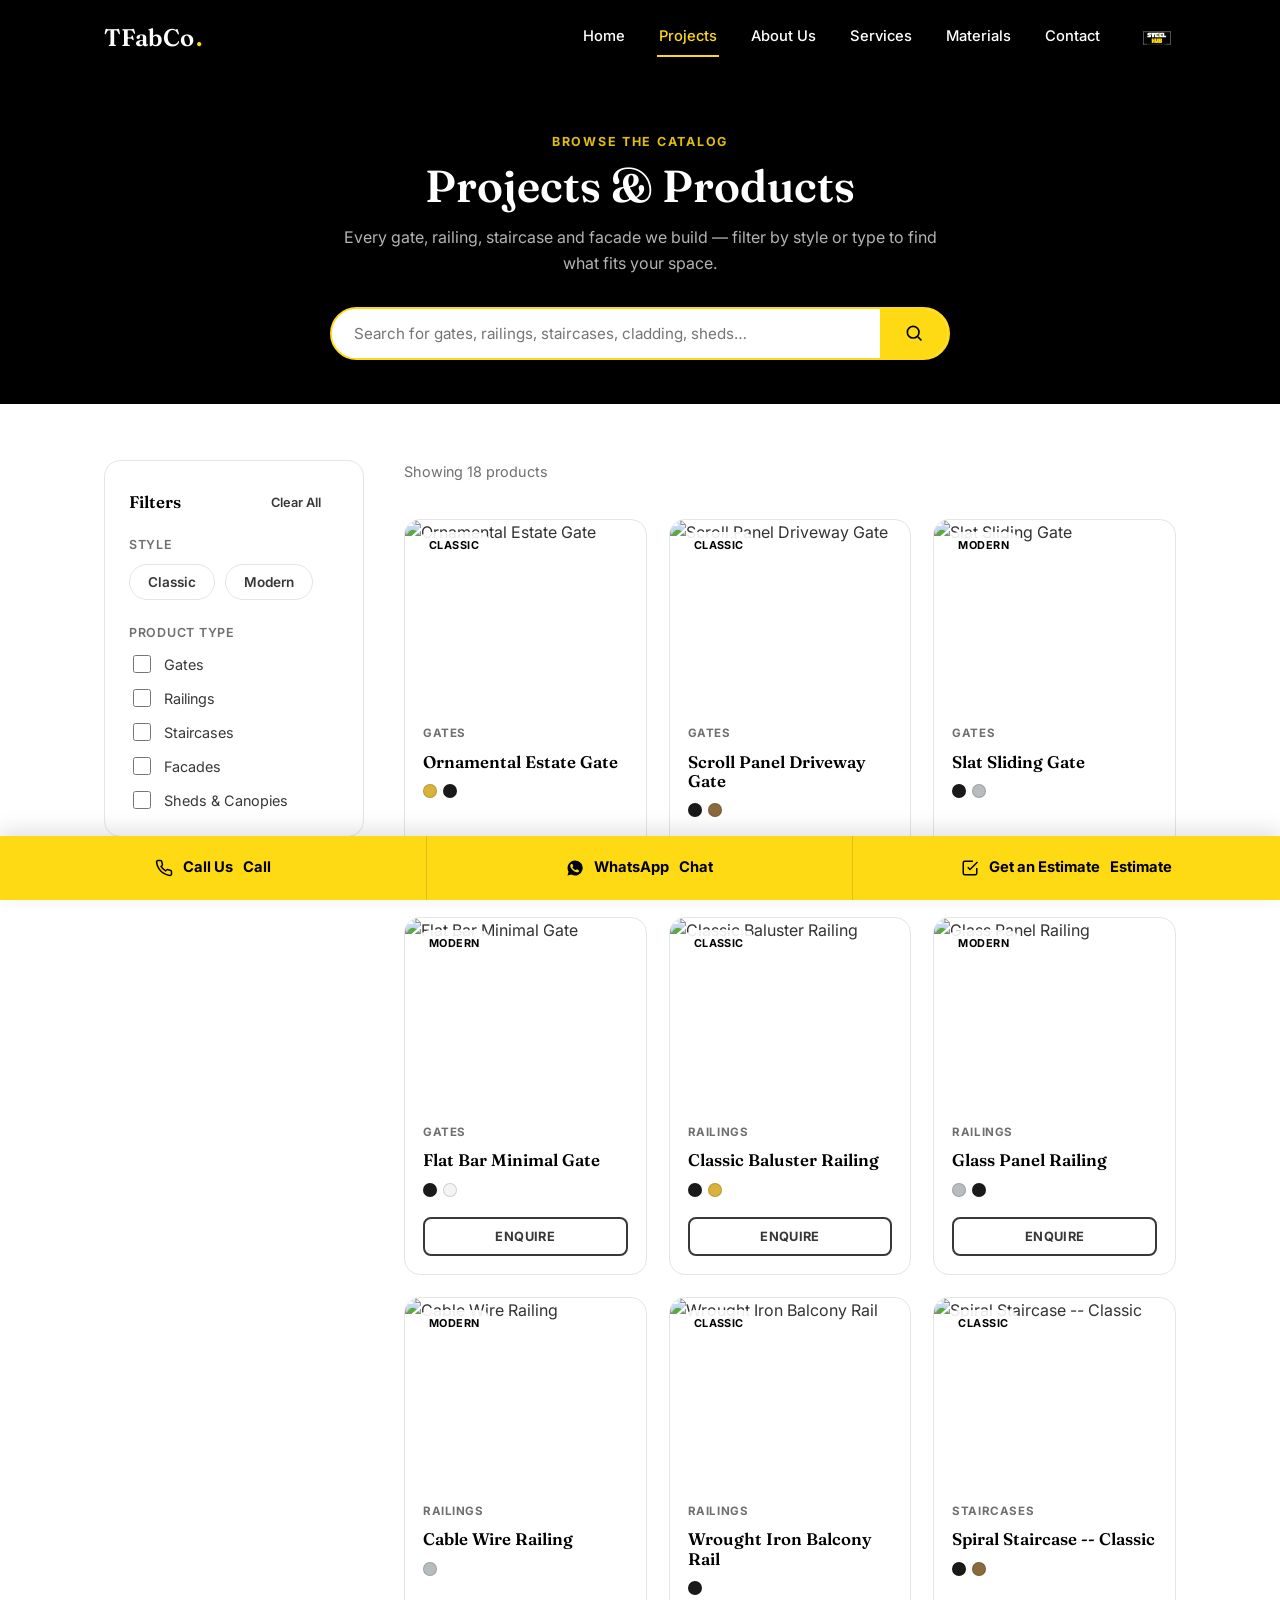
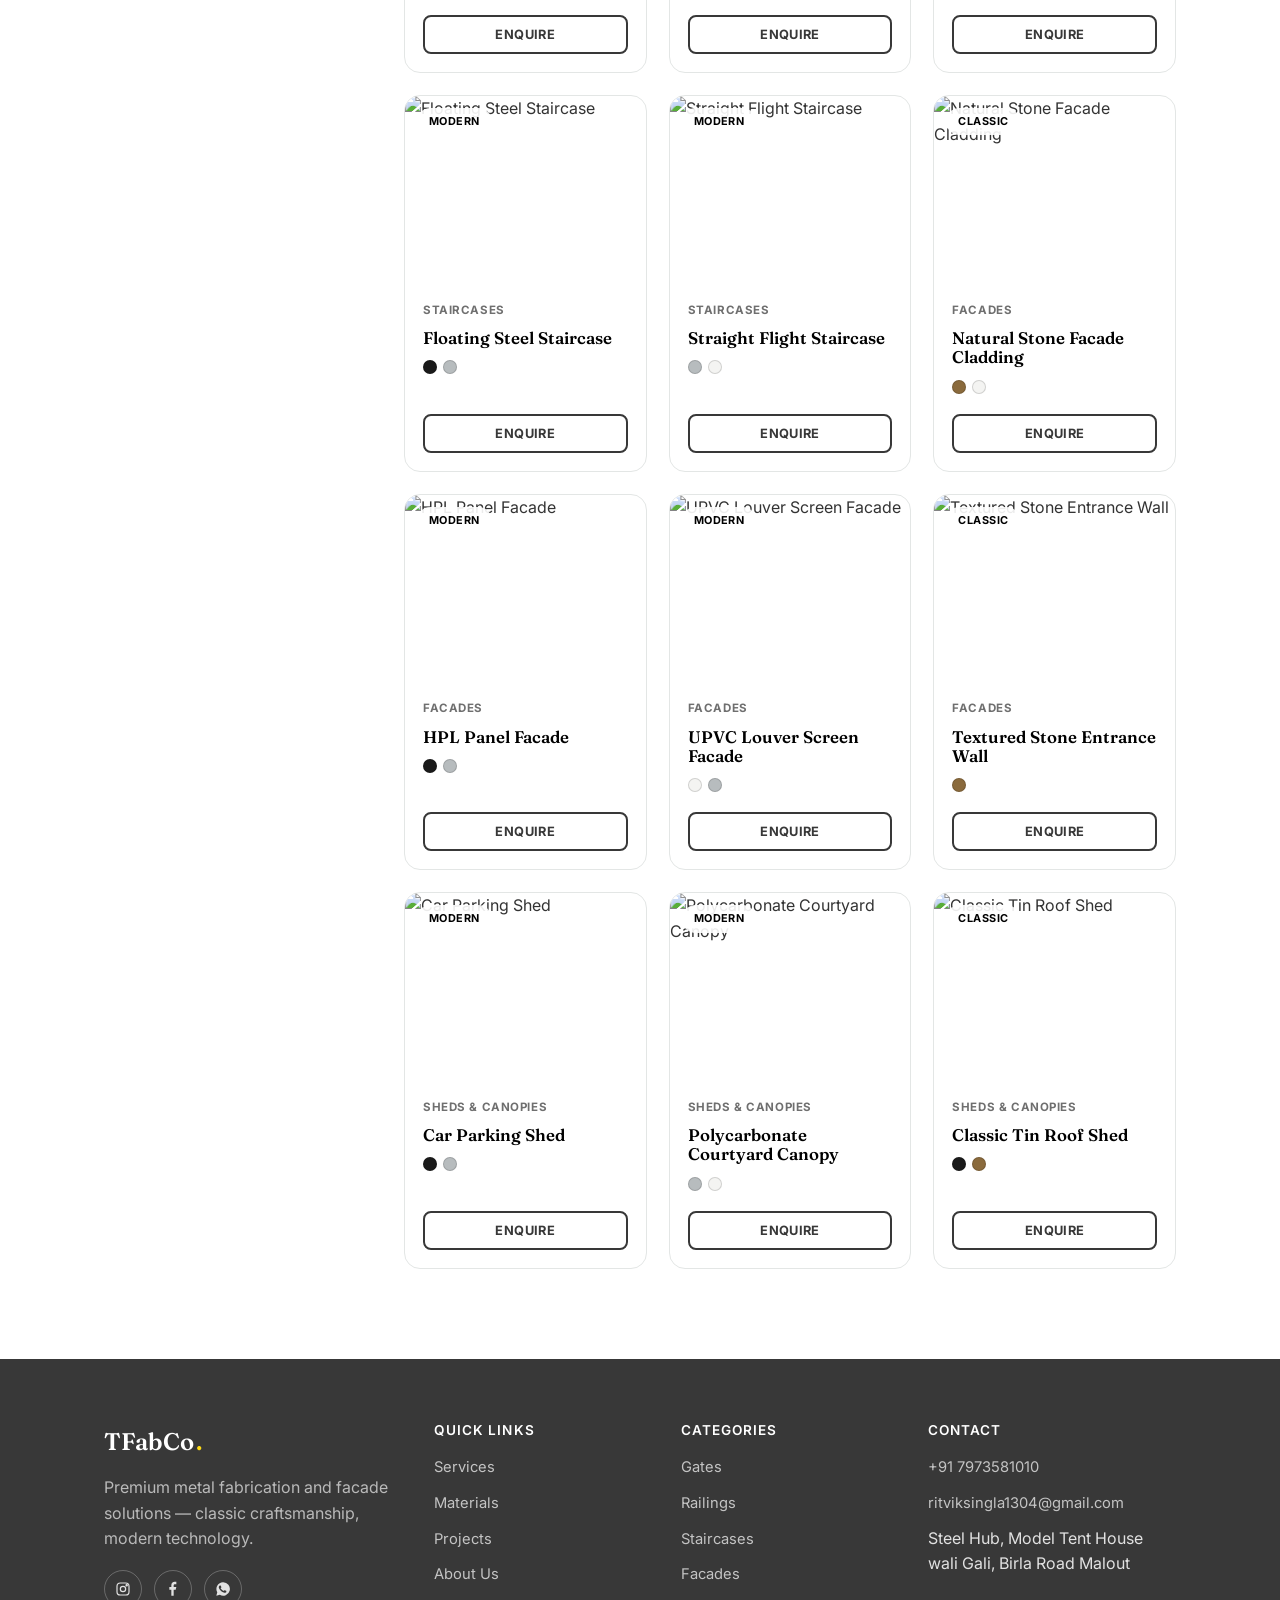
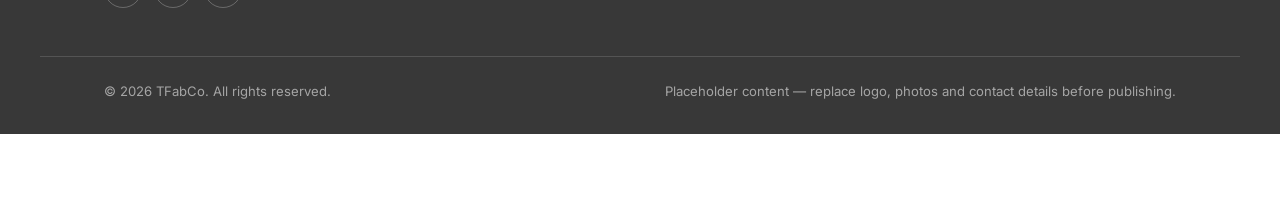
==== commit c7230e2f: "add smart search and cloudinary" ====
--- a/products.html
+++ b/products.html
@@ -4,7 +4,7 @@
 <meta charset="UTF-8">
 <meta name="viewport" content="width=device-width, initial-scale=1.0">
 <title>Projects &amp; Products — TFabCo</title>
-<meta name="description" content="Browse TFabCo's gates, railings, staircases and elevation cladding projects. Filter by style and product type.">
+<meta name="description" content="Browse TFabCo's gates, railings, staircases and facade cladding projects. Filter by style and product type.">
 
 <link rel="icon" href="data:image/svg+xml,%3Csvg xmlns='http://www.w3.org/2000/svg' viewBox='0 0 100 100'%3E%3Crect width='100' height='100' fill='%23000'/%3E%3Ctext x='50' y='68' font-size='60' text-anchor='middle' fill='%23feda15' font-family='Georgia'%3ET%3C/text%3E%3C/svg%3E">
 <link rel="preconnect" href="https://fonts.googleapis.com">
@@ -29,9 +29,8 @@
       <a href="index.html#contact">Contact</a>
     </nav>
 
-    <span class="header-mark" aria-hidden="true">
-      <svg width="30" height="30" viewBox="0 0 30 30"><path d="M4 4 L26 4 L26 9 L17.5 9 L17.5 26 L12.5 26 L12.5 9 L4 9 Z" fill="currentColor"/></svg>
-    </span>
+    <!-- Replace public/images/logo.svg with your real logo (keep the filename, or update this src) -->
+    <img src="public/images/logo.svg" alt="TFabCo logo" class="site-logo">
 
     <button class="menu-toggle" id="menu-toggle" aria-label="Toggle menu" aria-expanded="false">
       <span></span><span></span><span></span>
@@ -48,12 +47,15 @@
       <h1>Projects &amp; Products</h1>
       <p class="section-sub">Every gate, railing, staircase and facade we build — filter by style or type to find what fits your space.</p>
 
-      <form action="products.html" method="GET" class="search-form search-form--banner" role="search">
-        <input type="search" name="search" id="banner-search" placeholder="Search for gates, railings, staircases, cladding, sheds…" aria-label="Search products">
-        <button type="submit" aria-label="Search">
-          <svg width="20" height="20" viewBox="0 0 24 24" fill="none" stroke="currentColor" stroke-width="2"><circle cx="11" cy="11" r="7"/><path d="m21 21-4.3-4.3"/></svg>
-        </button>
-      </form>
+      <div class="search-wrap search-wrap--banner">
+        <form action="products.html" method="GET" class="search-form search-form--banner" role="search" autocomplete="off">
+          <input type="search" name="search" id="banner-search" placeholder="Search for gates, railings, staircases, cladding, sheds…" aria-label="Search products">
+          <button type="submit" aria-label="Search">
+            <svg width="20" height="20" viewBox="0 0 24 24" fill="none" stroke="currentColor" stroke-width="2"><circle cx="11" cy="11" r="7"/><path d="m21 21-4.3-4.3"/></svg>
+          </button>
+        </form>
+        <div class="search-suggestions" id="search-suggestions" role="listbox"></div>
+      </div>
     </div>
   </section>
 
@@ -82,9 +84,8 @@
             <label class="check-item"><input type="checkbox" value="gates"><span>Gates</span></label>
             <label class="check-item"><input type="checkbox" value="railings"><span>Railings</span></label>
             <label class="check-item"><input type="checkbox" value="staircases"><span>Staircases</span></label>
-            <label class="check-item"><input type="checkbox" value="elevation"><span>Elevation Cladding</span></label>
-            <label class="check-item"><input type="checkbox" value="facade"><span>Facade</span></label>
-            <label class="check-item"><input type="checkbox" value="sheds"><span>Sheds &amp; Pergolas</span></label>
+            <label class="check-item"><input type="checkbox" value="facades"><span>Facades</span></label>
+            <label class="check-item"><input type="checkbox" value="sheds"><span>Sheds &amp; Canopies</span></label>
           </div>
         </div>
       </aside>
@@ -143,7 +144,7 @@
         <li><a href="products.html?type=gates">Gates</a></li>
         <li><a href="products.html?type=railings">Railings</a></li>
         <li><a href="products.html?type=staircases">Staircases</a></li>
-        <li><a href="products.html?type=elevation">Elevation Cladding</a></li>
+        <li><a href="products.html?type=facades">Facades</a></li>
       </ul>
     </div>
     <div class="footer-col">
@@ -227,8 +228,8 @@
         <select id="est-type-p" name="project_type">
           <option>Gate</option>
           <option>Railing / Staircase</option>
-          <option>Elevation Cladding</option>
-          <option>Interior</option>
+          <option>Facade Cladding</option>
+          <option>Shed / Canopy</option>
           <option>Not sure yet</option>
         </select>
       </div>
@@ -247,6 +248,7 @@
 
 <script src="js/main.js"></script>
 <script src="js/products-data.js"></script>
+<script src="js/search-engine.js"></script>
 <script src="js/products.js"></script>
 </body>
 </html>
--- a/css/base.css
+++ b/css/base.css
@@ -239,7 +239,12 @@
 .main-nav a:hover{ color: var(--yellow); }
 .main-nav a.is-active{ color: var(--yellow); border-color: var(--yellow); }
 
-.header-mark{ color: var(--white); flex-shrink: 0; opacity: 0.9; }
+.site-logo{
+  height: 38px;
+  width: auto;
+  flex-shrink: 0;
+  display: block;
+}
 
 .menu-toggle{
   display: none;
@@ -377,6 +382,67 @@
 }
 .hidden-field{ display: none; }
 .form-note{ font-size: 0.78rem; color: var(--text-muted); margin-top: 10px; }
+
+/* ==========================================================
+   SMART SEARCH -- suggestions dropdown (shared: home + products page)
+   ========================================================== */
+.search-wrap{ position: relative; }
+
+.search-suggestions{
+  display: none;
+  position: absolute;
+  top: calc(100% + 10px);
+  left: 0; right: 0;
+  background: var(--white);
+  border: 1px solid var(--border);
+  border-radius: var(--radius-md);
+  box-shadow: var(--shadow-lg);
+  overflow: hidden;
+  z-index: 60;
+  max-height: 360px;
+  overflow-y: auto;
+  text-align: left;
+}
+.search-suggestions.is-open{ display: block; }
+
+.search-suggestion{
+  display: flex;
+  align-items: center;
+  gap: 12px;
+  width: 100%;
+  padding: 12px 16px;
+  text-align: left;
+  border-bottom: 1px solid var(--border);
+  transition: background 0.15s ease;
+}
+.search-suggestion:last-child{ border-bottom: none; }
+.search-suggestion:hover,
+.search-suggestion.is-active{ background: var(--bg-soft); }
+
+.ss-icon{
+  flex-shrink: 0;
+  width: 30px; height: 30px;
+  border-radius: 50%;
+  background: var(--bg-soft);
+  display: flex; align-items: center; justify-content: center;
+  font-size: 0.6rem;
+  font-weight: 800;
+  letter-spacing: 0.02em;
+  color: var(--charcoal);
+}
+.suggestion-translation .ss-icon{ background: var(--yellow); color: var(--black); }
+.suggestion-category .ss-icon{ background: var(--mist); color: var(--charcoal); }
+
+.ss-text{ display: flex; flex-direction: column; min-width: 0; }
+.ss-label{
+  font-size: 0.9rem;
+  font-weight: 600;
+  color: var(--black);
+  white-space: nowrap;
+  overflow: hidden;
+  text-overflow: ellipsis;
+}
+.ss-sublabel{ font-size: 0.75rem; color: var(--text-muted); }
 
 /* ==========================================================
    FOOTER (content footer, sits above the fixed CTA bar)
--- a/css/products.css
+++ b/css/products.css
@@ -15,9 +15,9 @@
 }
 .page-banner .section-sub{ color: rgba(255,255,255,0.7); margin-top: 14px; }
 
+.search-wrap--banner{ max-width: 620px; margin: 30px auto 0; }
+
 .search-form--banner{
-  max-width: 620px;
-  margin: 30px auto 0;
   border-radius: 50px;
   border: 2px solid var(--yellow);
   display: flex;
@@ -77,18 +77,6 @@
 }
 .chip-toggle:hover{ border-color: var(--yellow-dark); }
 .chip-toggle.is-active{ background: var(--black); border-color: var(--black); color: var(--yellow); }
-
-.color-toggle-row{ display: flex; gap: 10px; flex-wrap: wrap; }
-.color-toggle{
-  width: 32px; height: 32px;
-  border-radius: 50%;
-  background: var(--swatch);
-  border: 2px solid var(--border);
-  position: relative;
-  transition: transform 0.2s ease, border-color 0.2s ease;
-}
-.color-toggle:hover{ transform: translateY(-2px); }
-.color-toggle.is-active{ border-color: var(--black); box-shadow: 0 0 0 2px var(--white), 0 0 0 4px var(--black); }
 
 .check-list{ display: grid; gap: 10px; }
 .check-item{
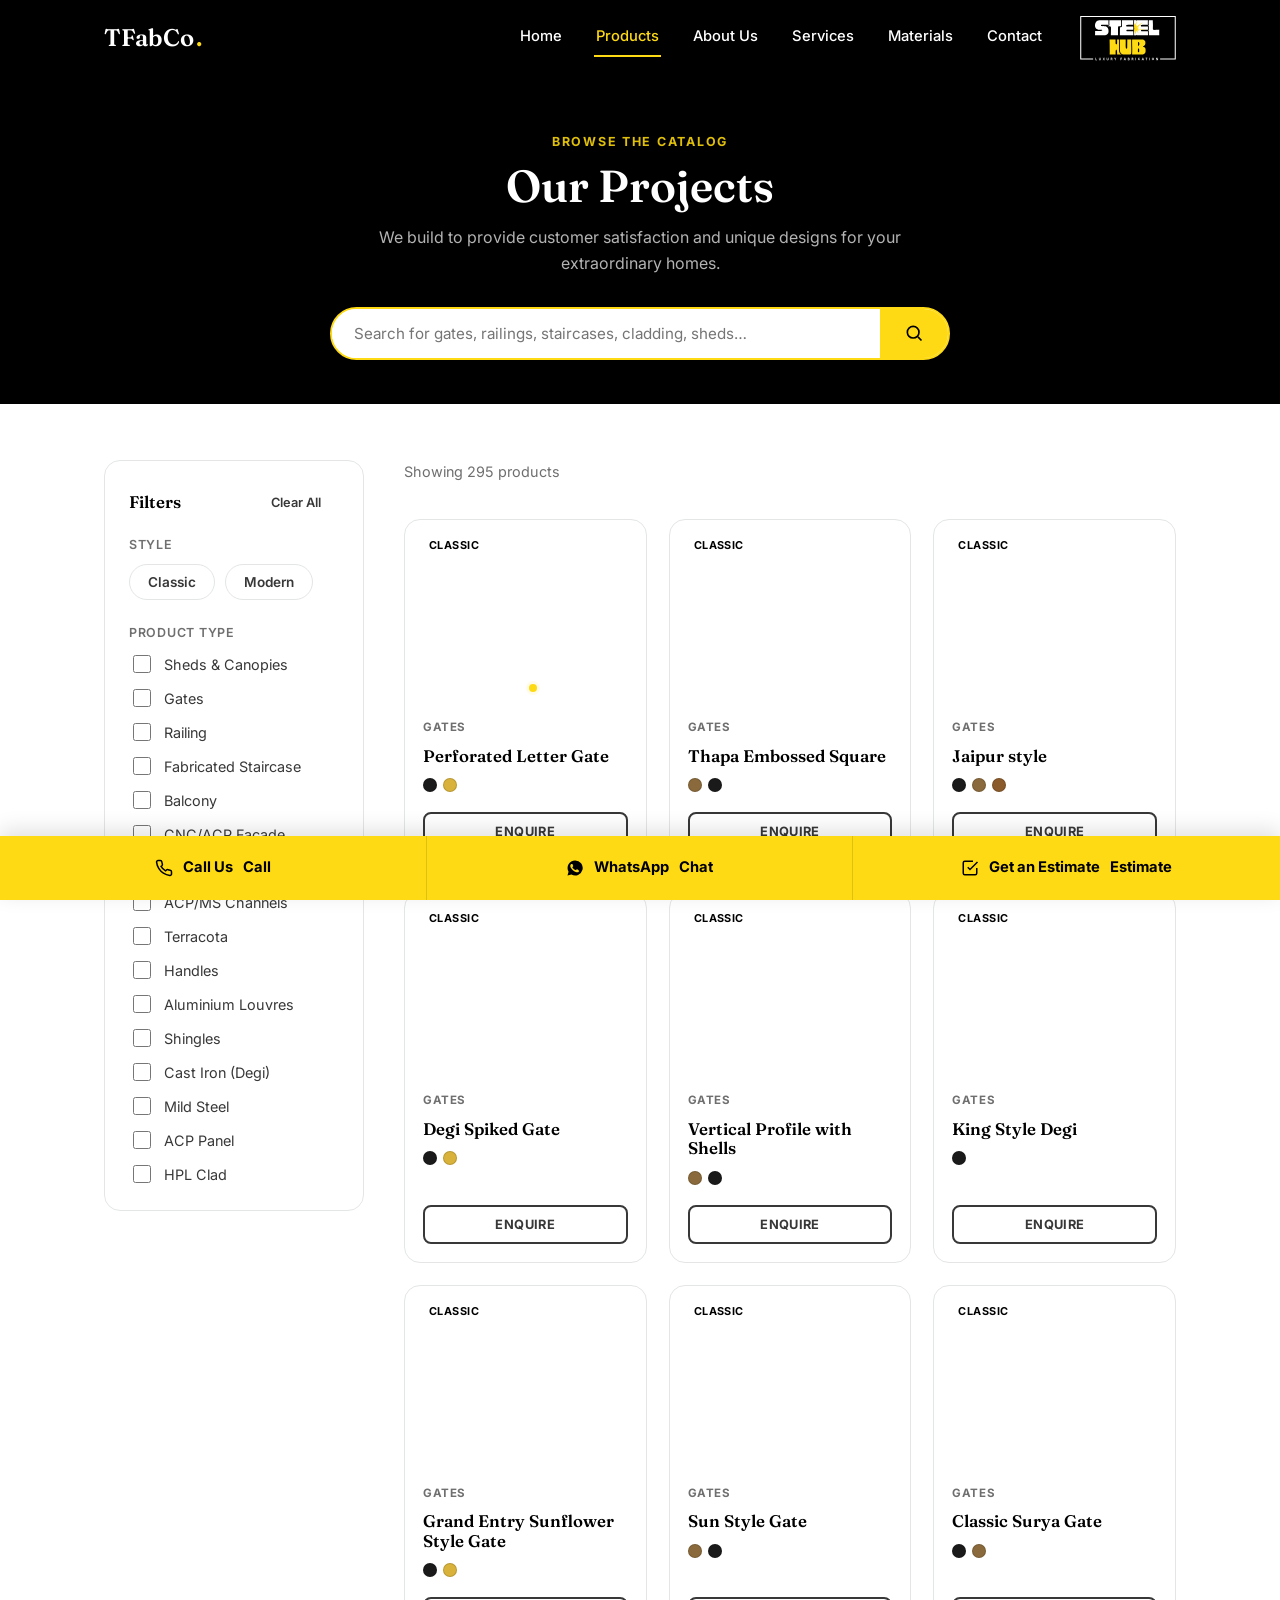
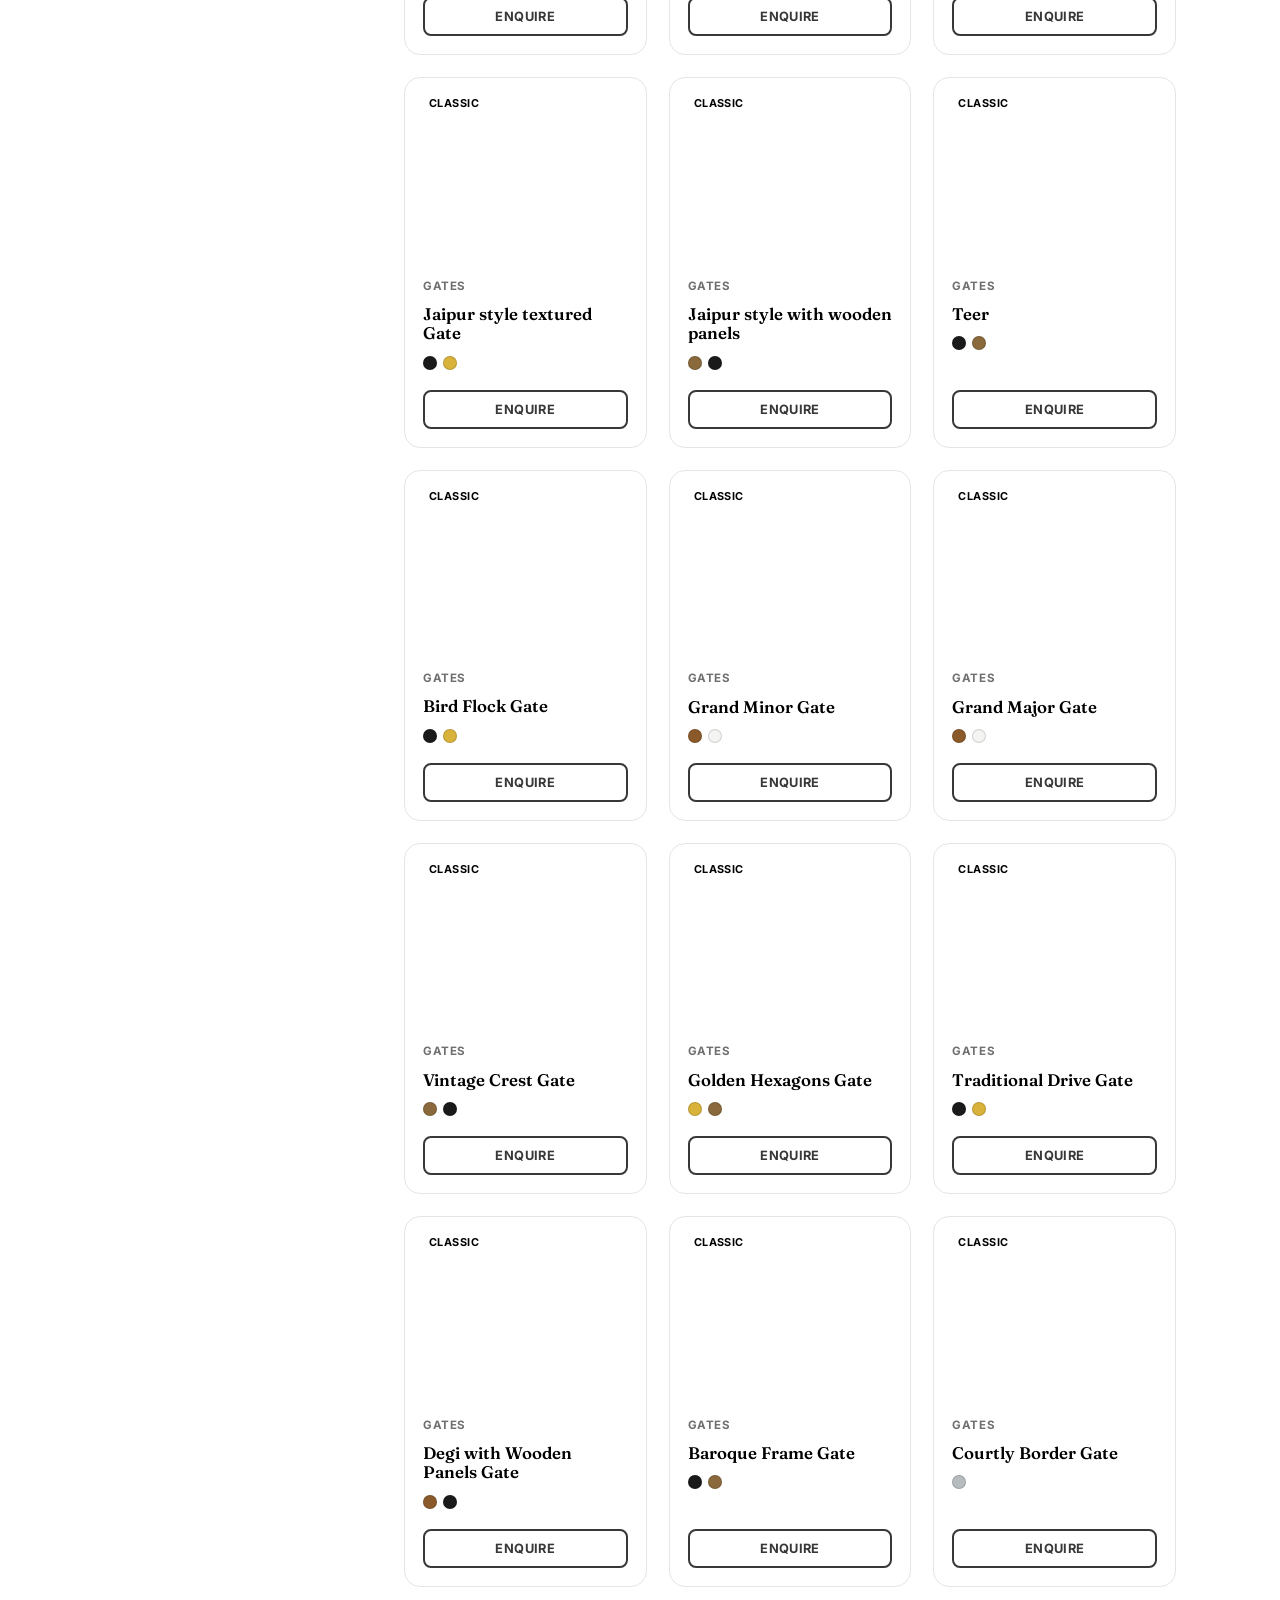
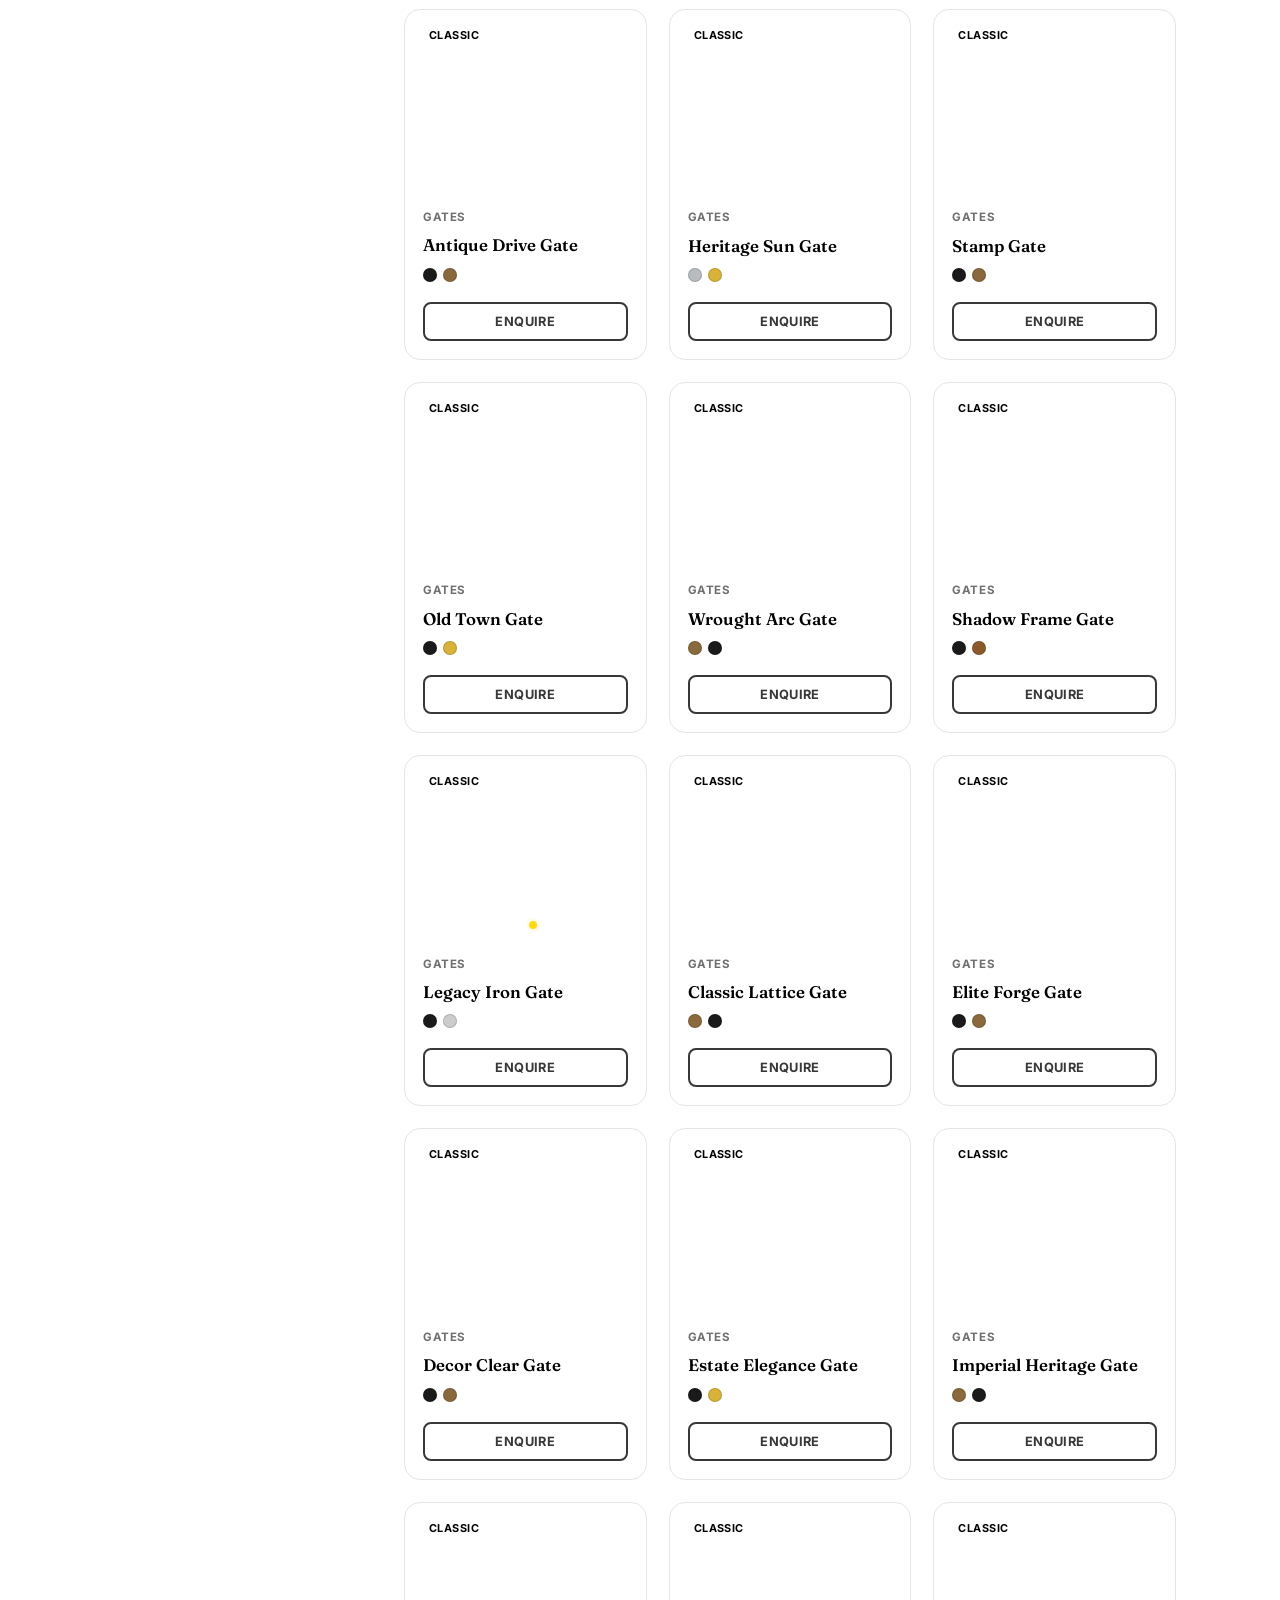
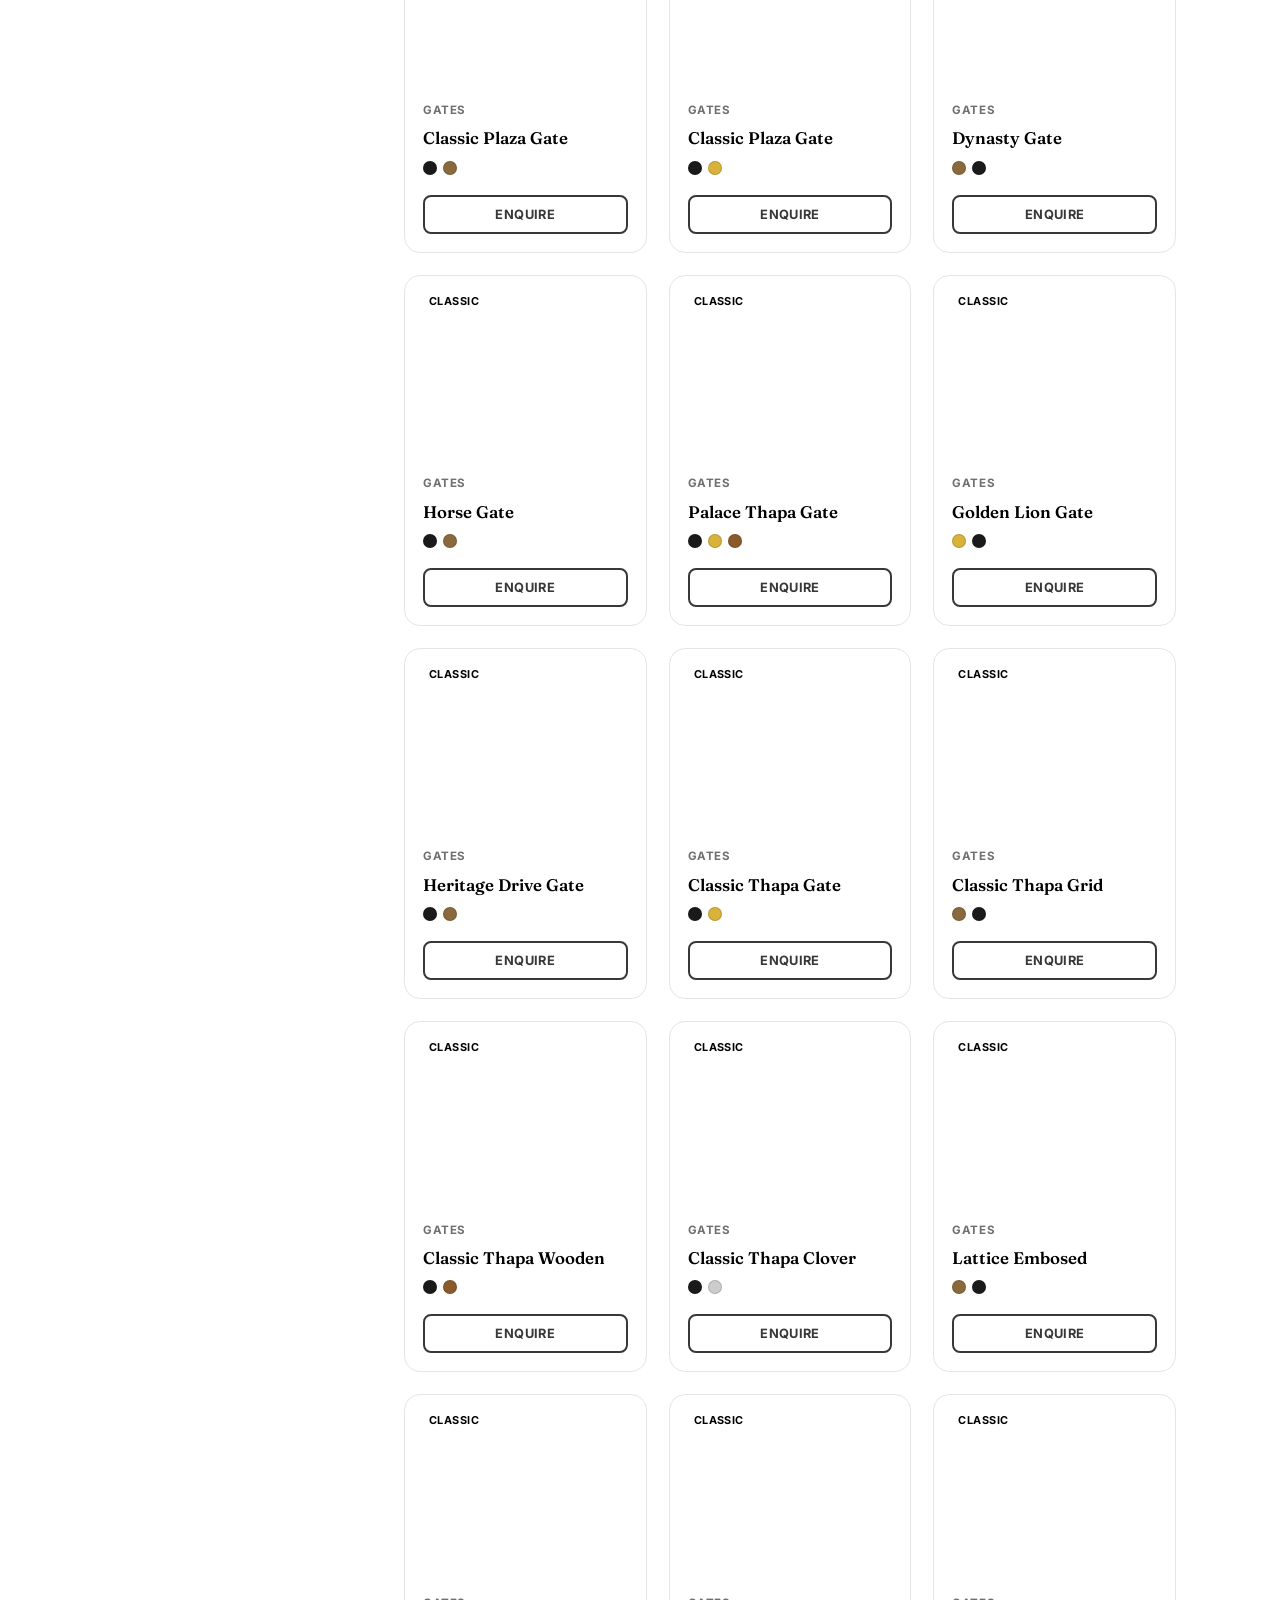
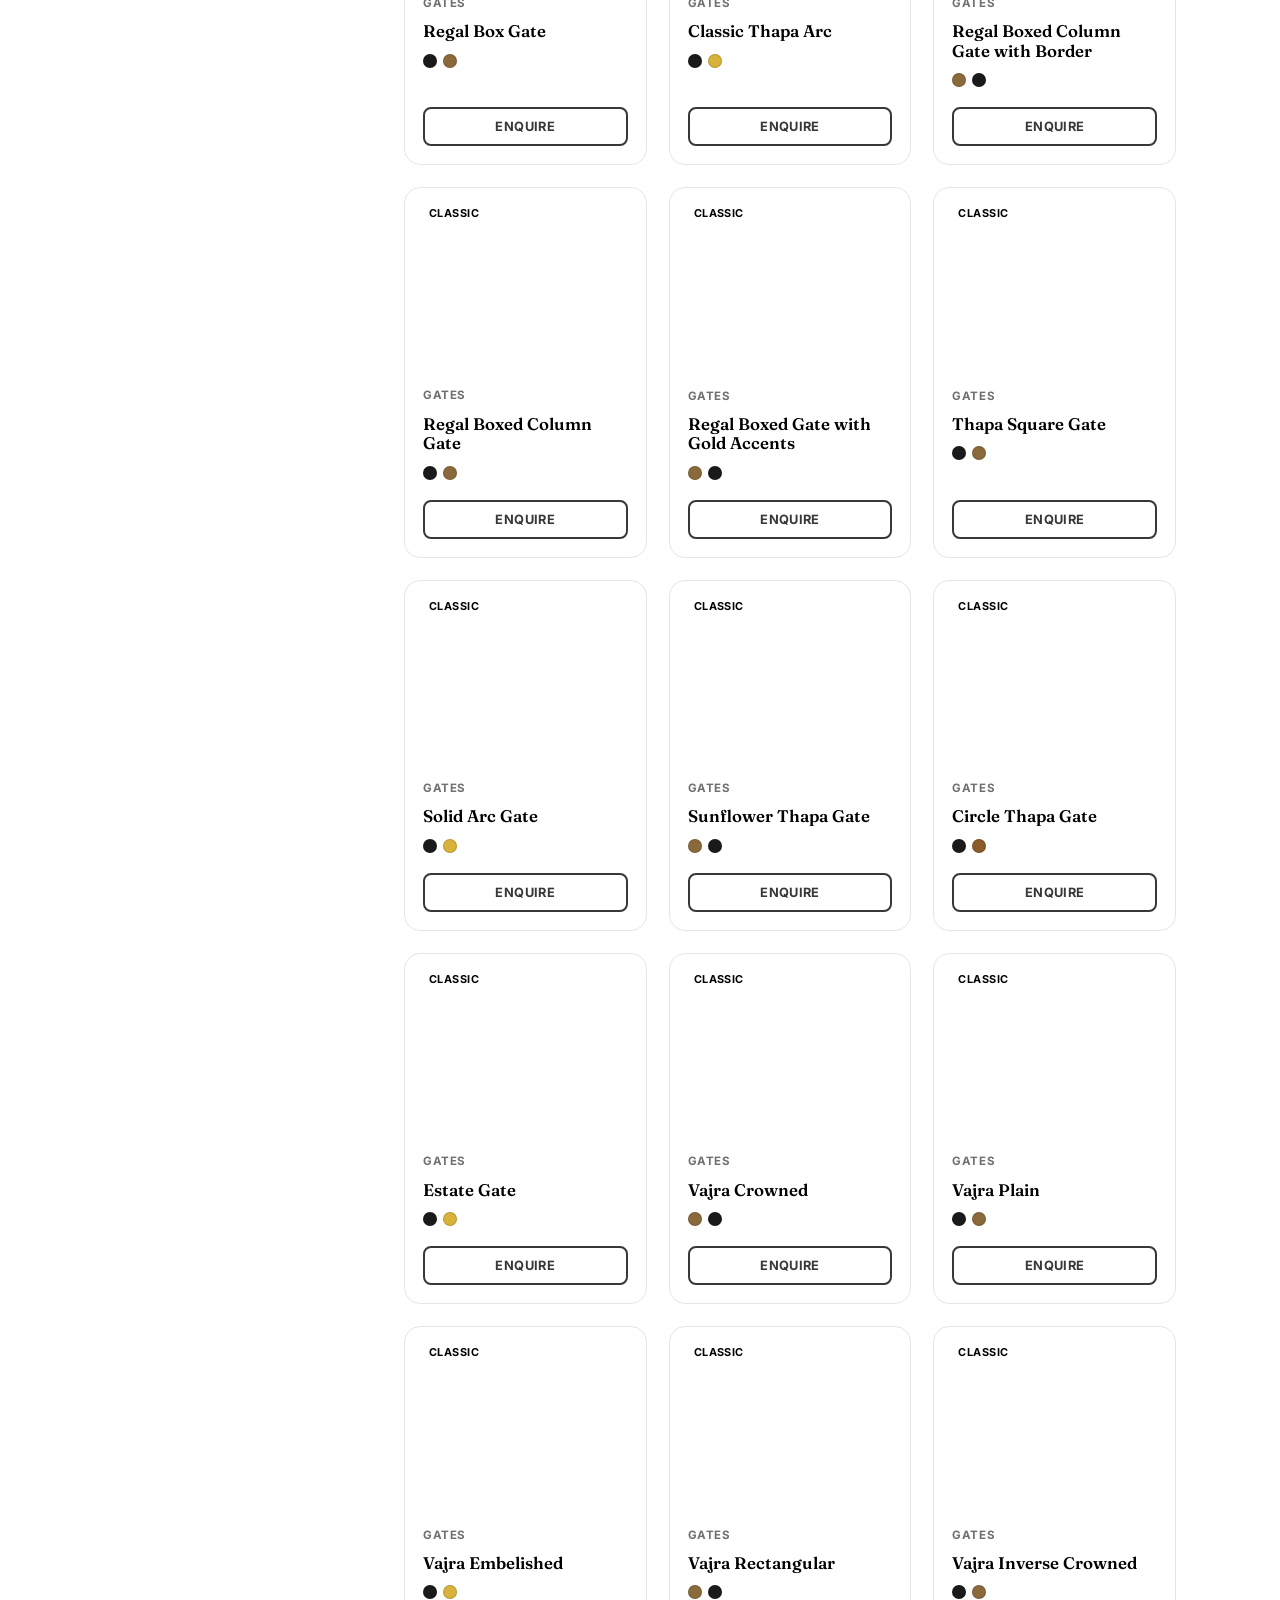
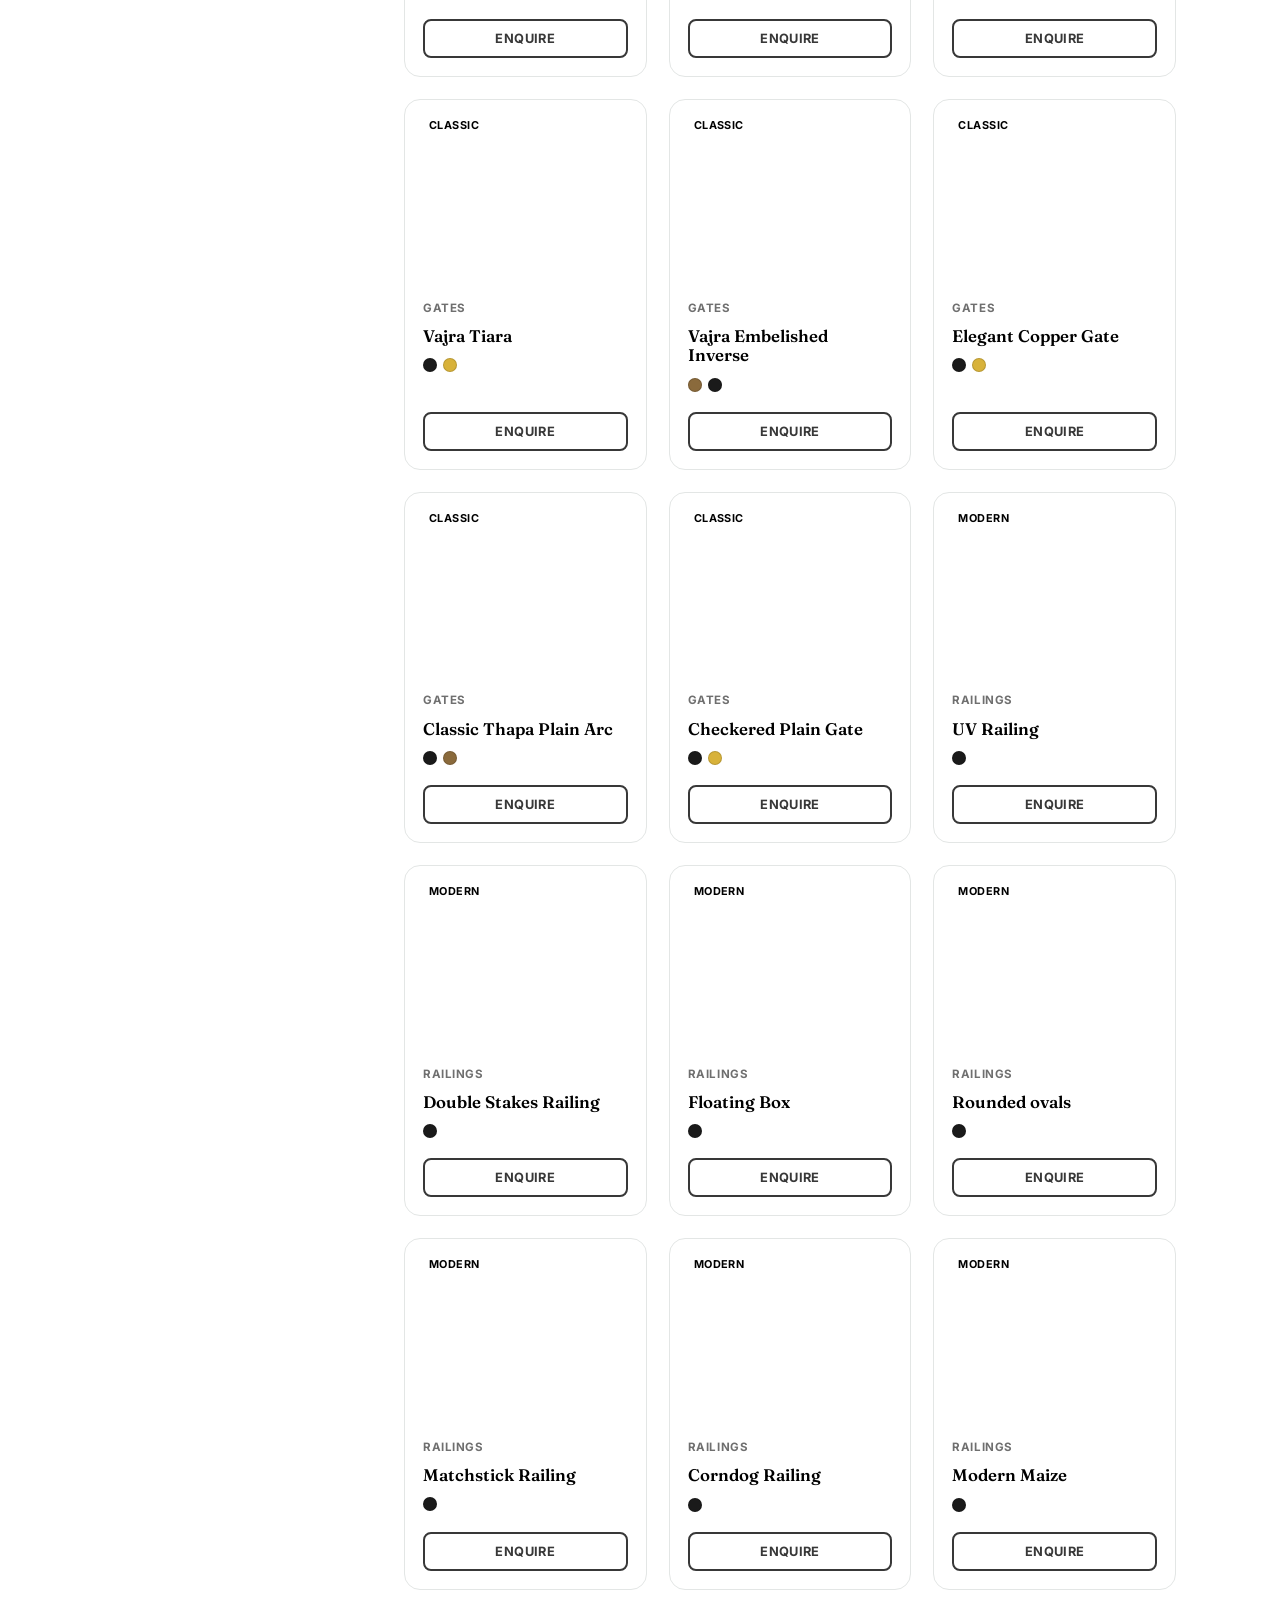
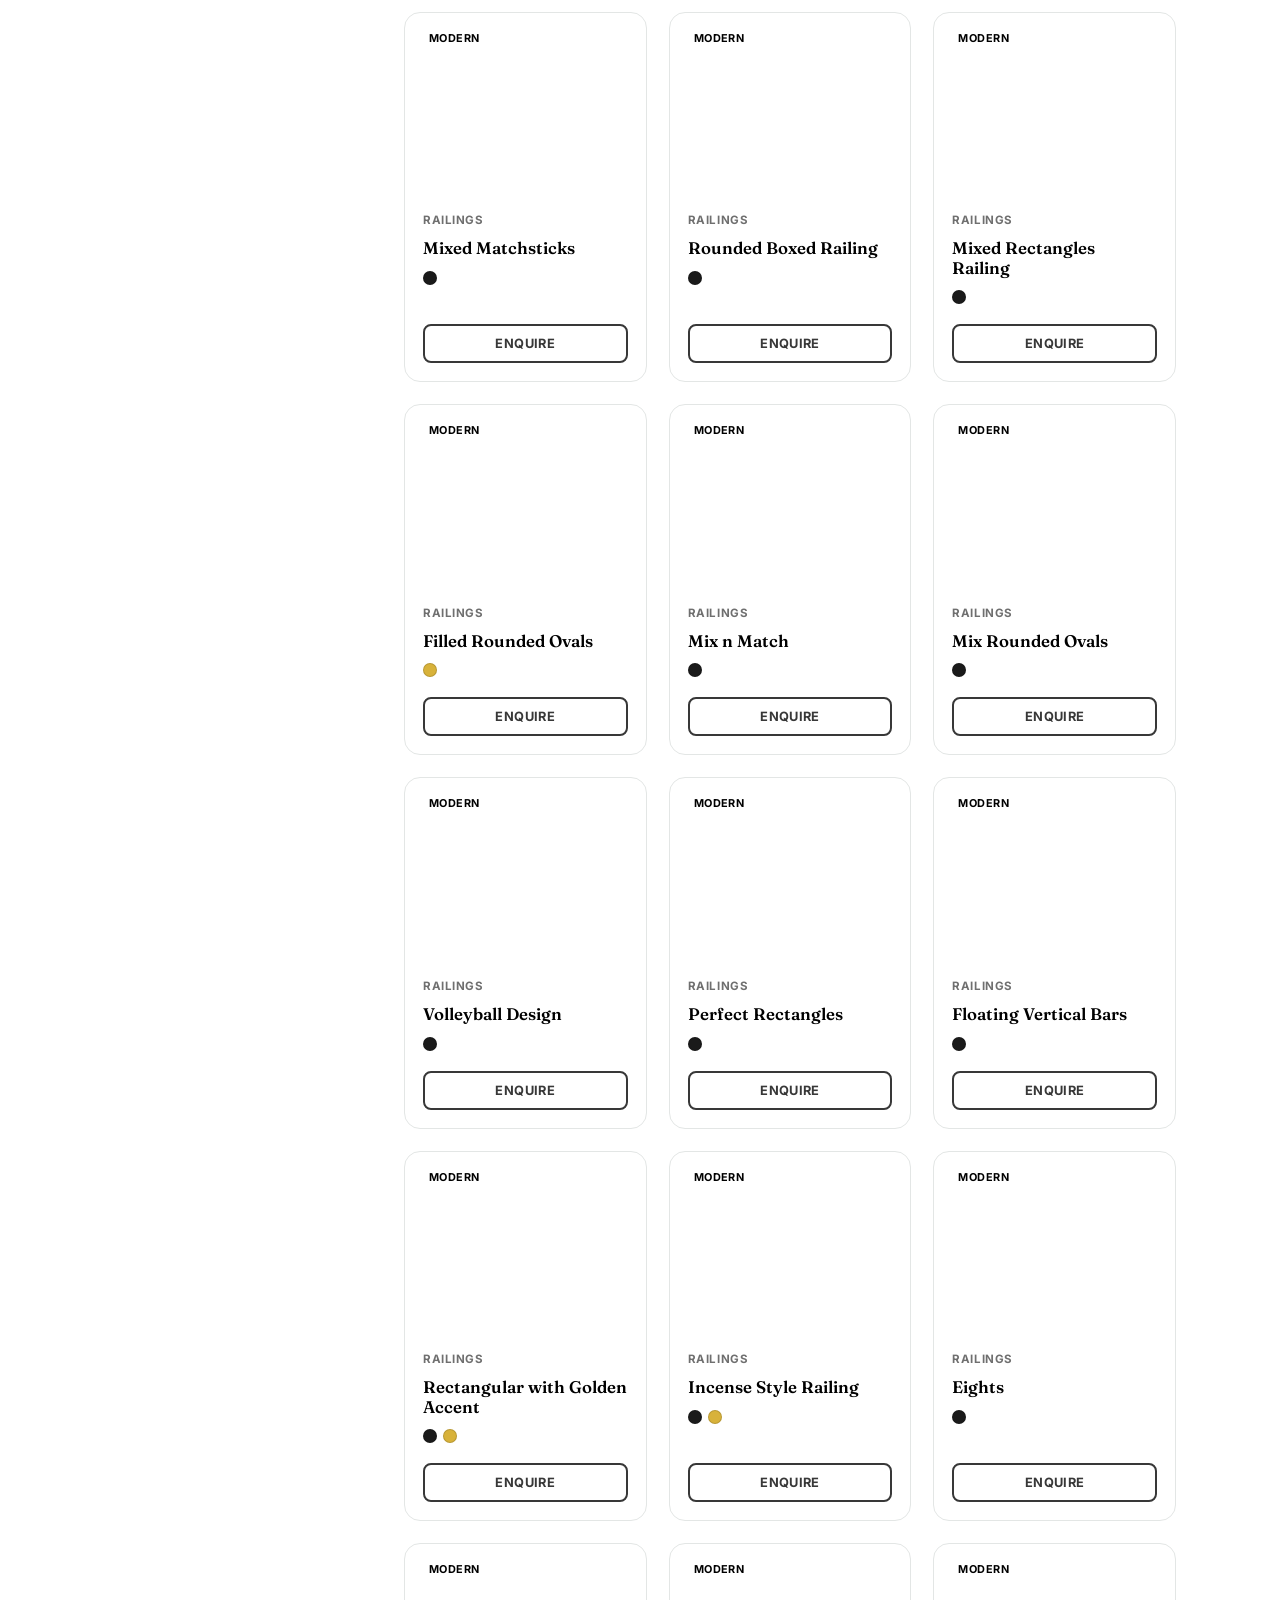
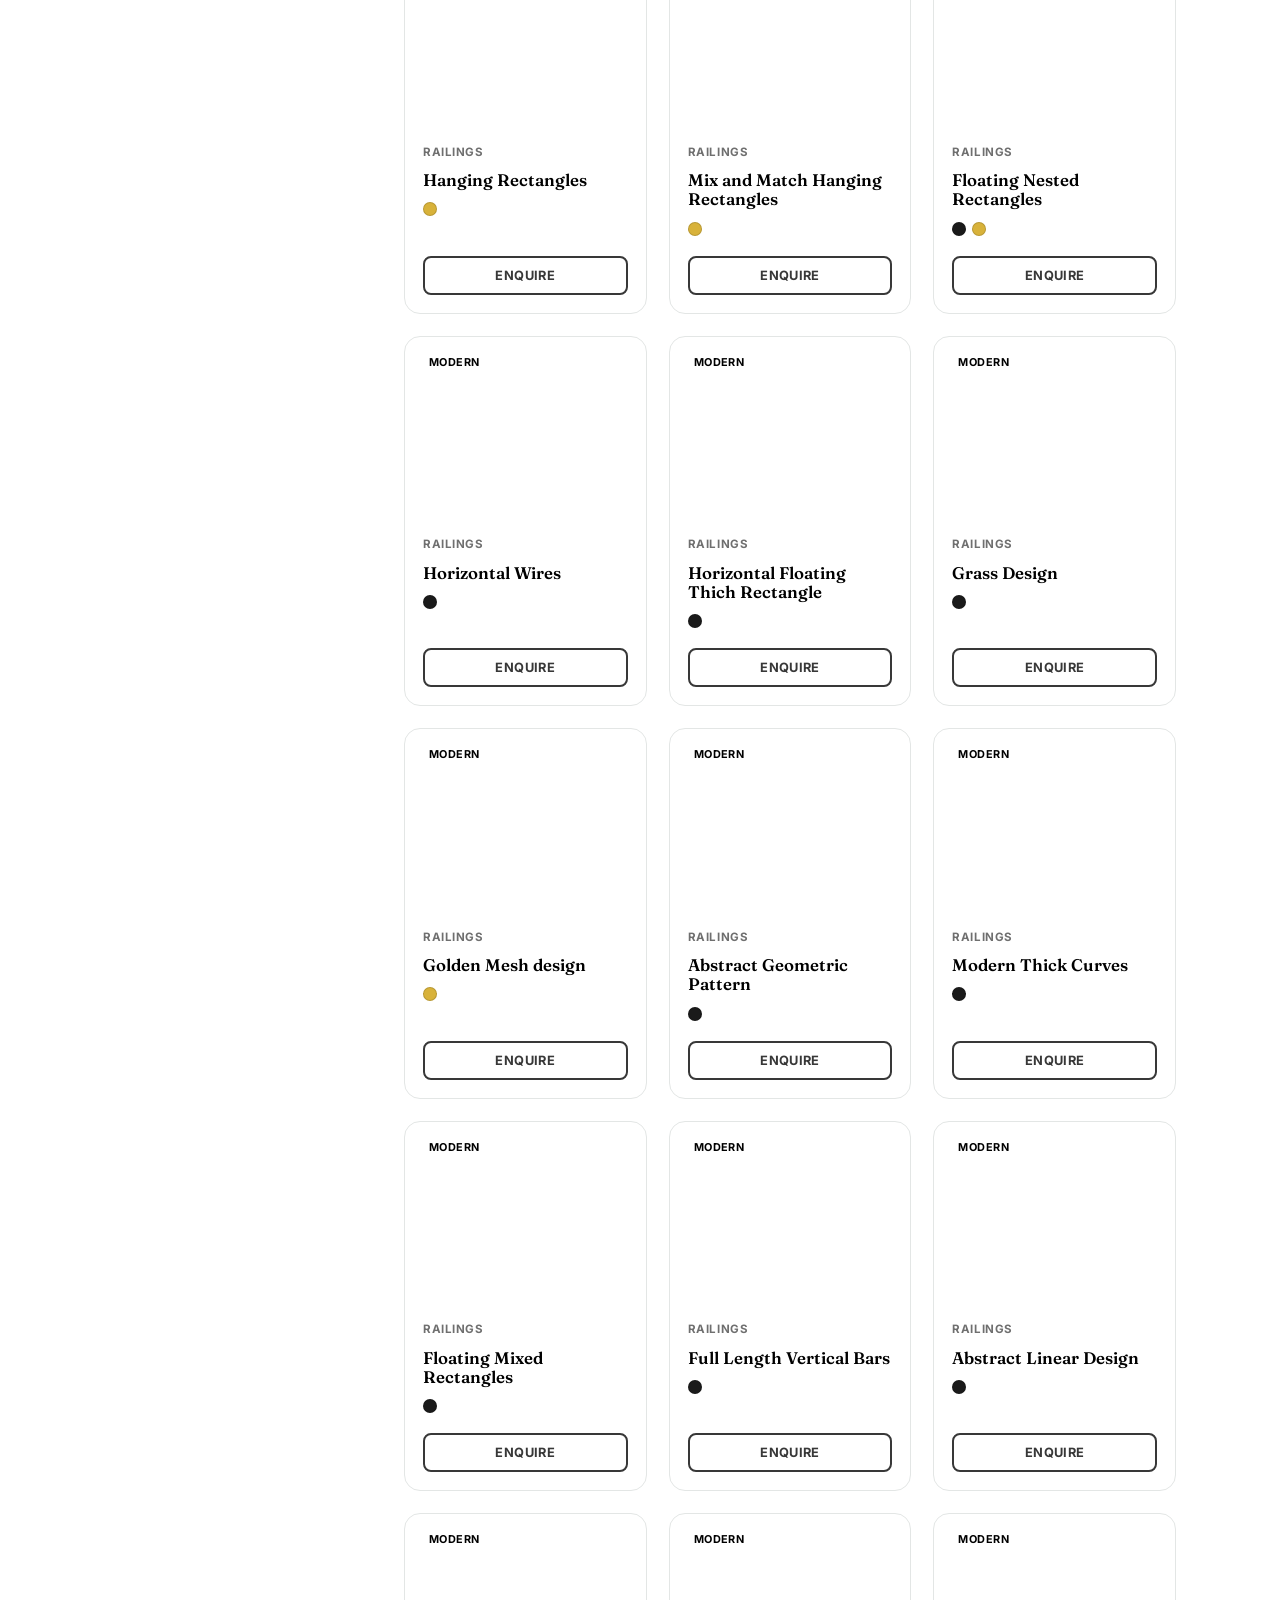
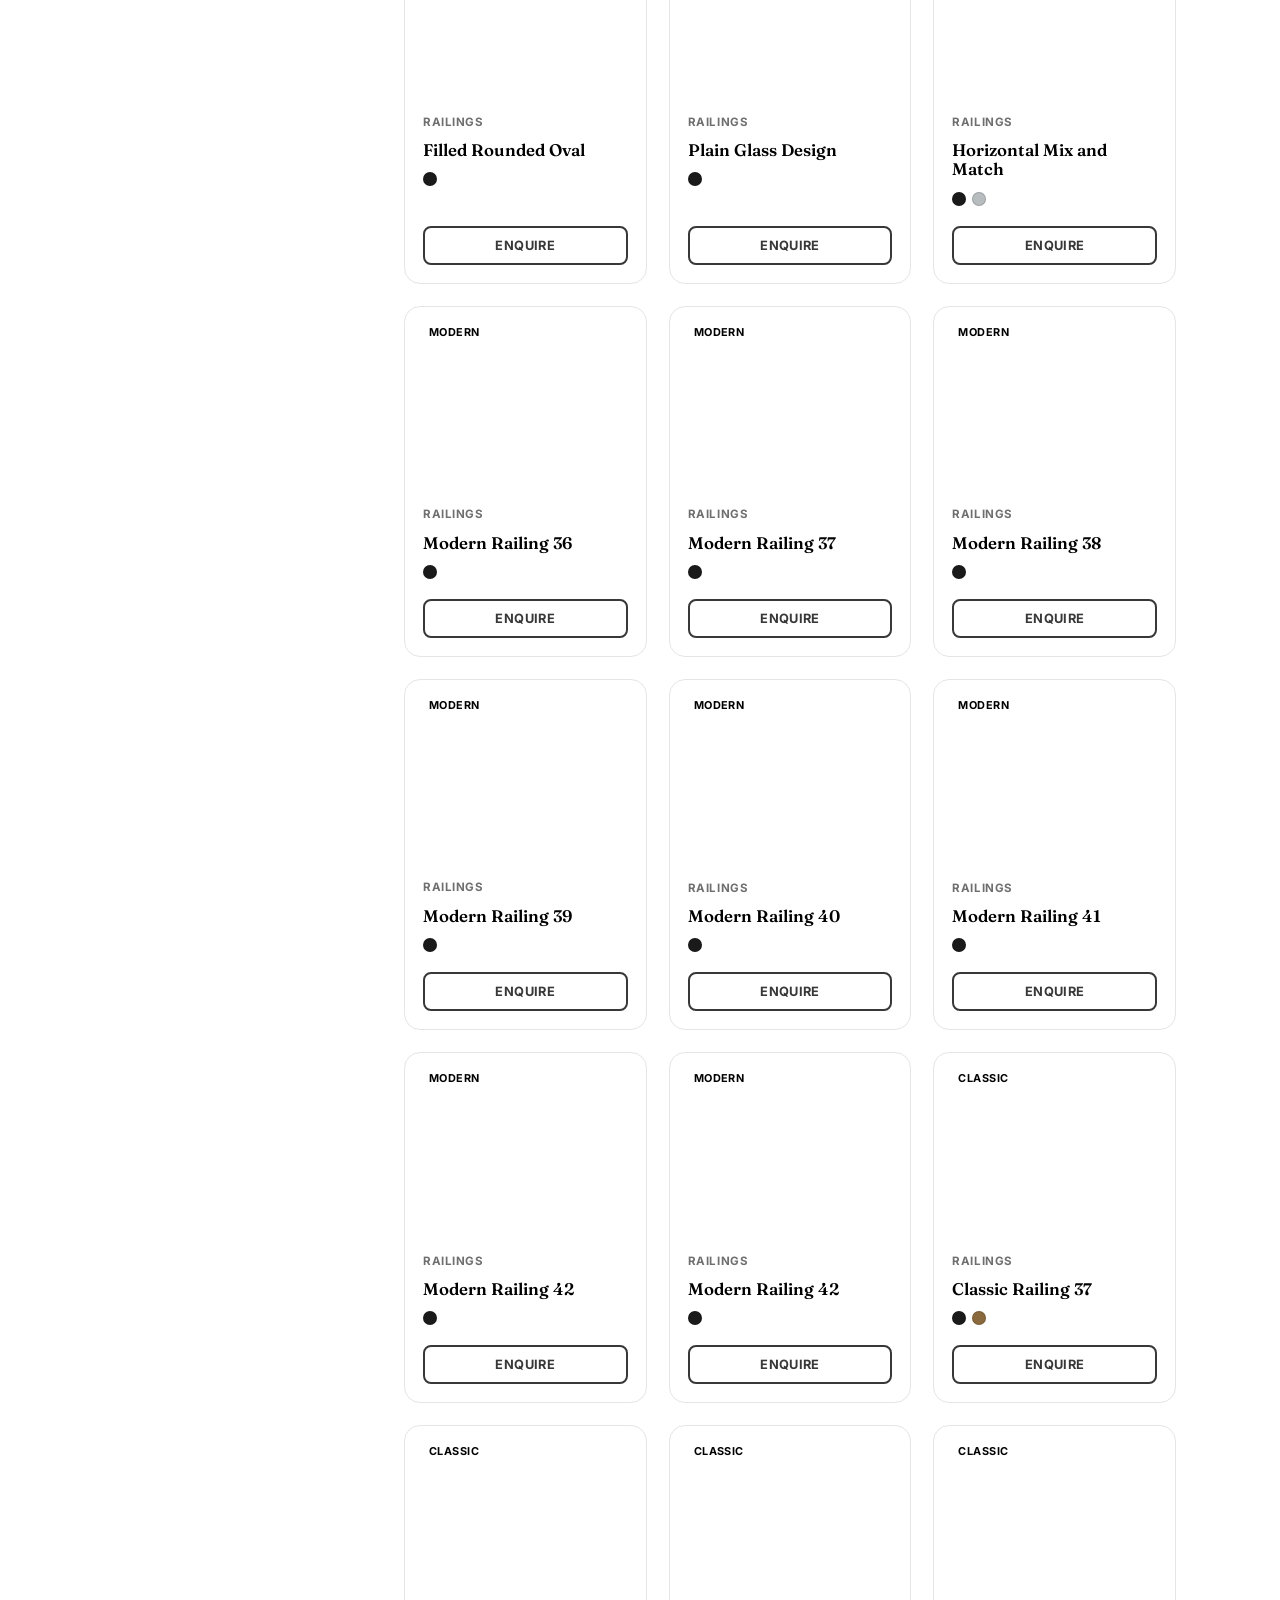
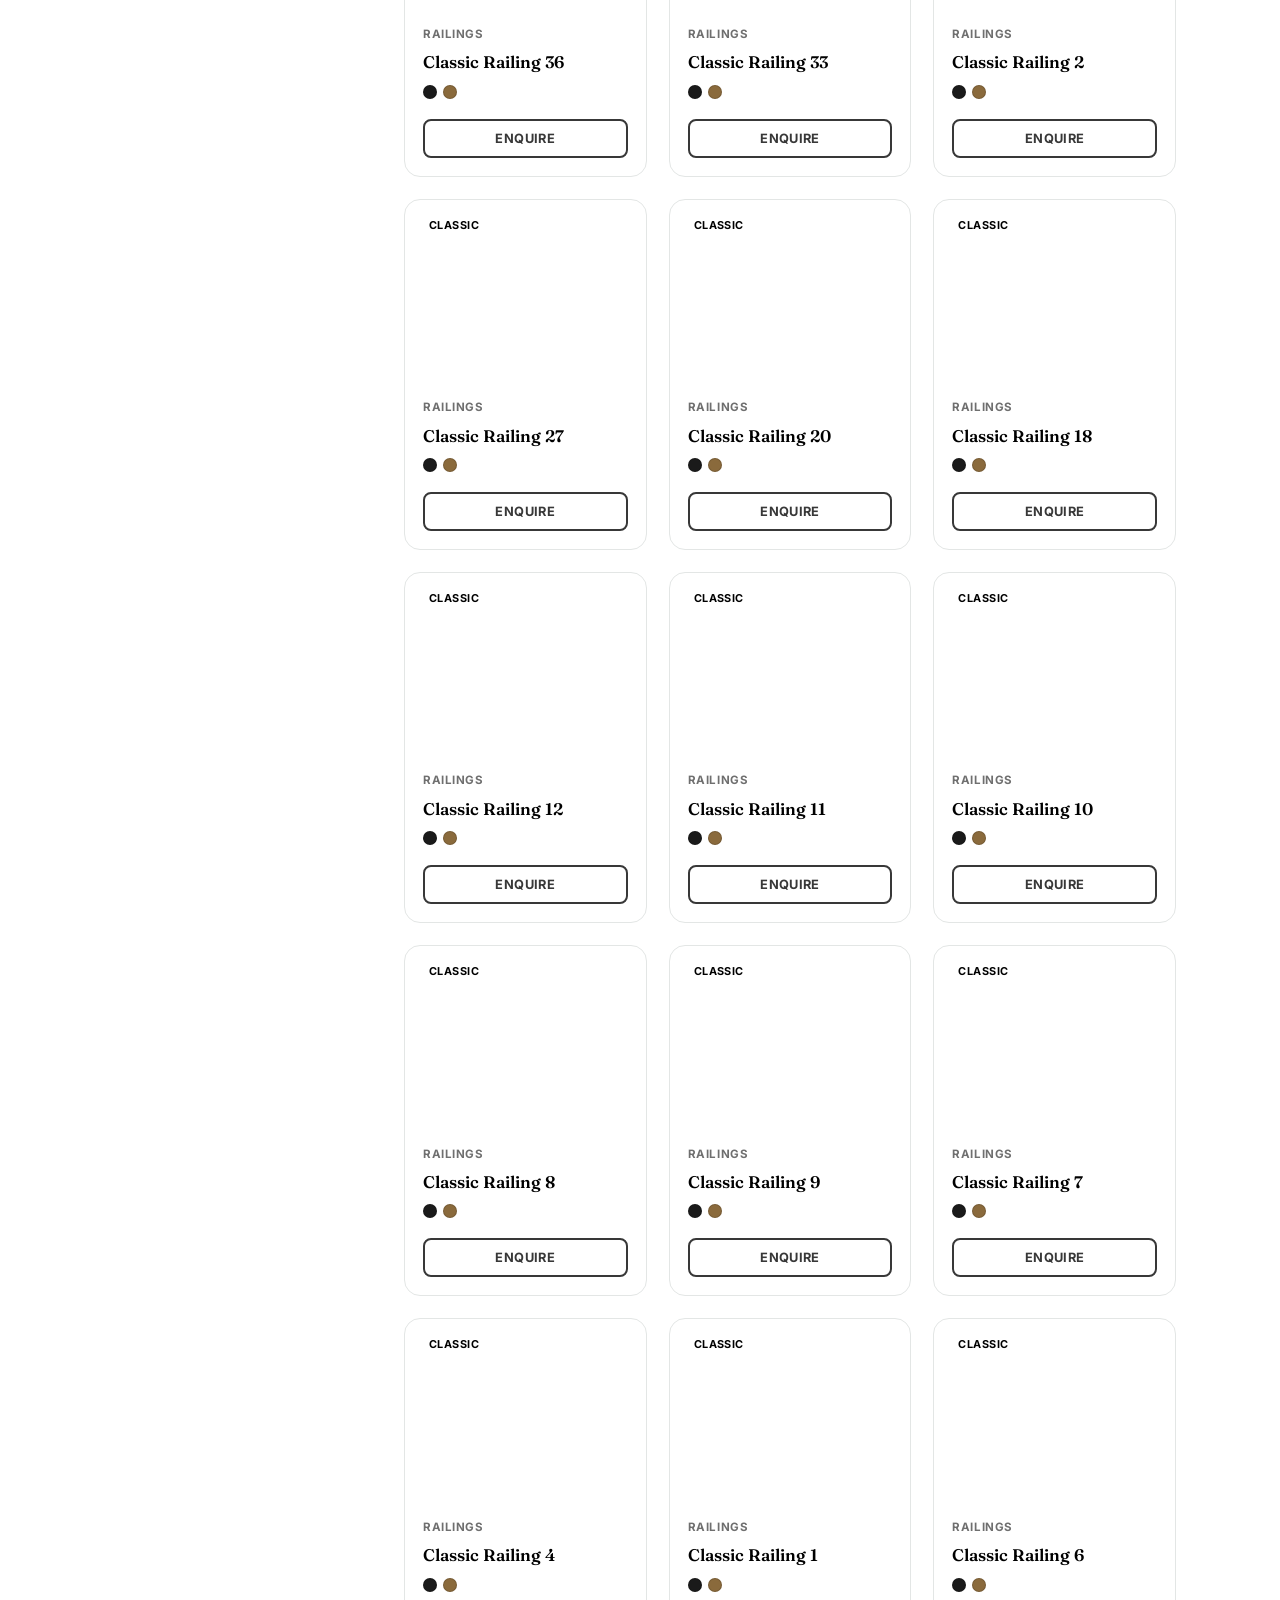
==== commit ef146894: "fixed testimonials and footer links" ====
--- a/products.html
+++ b/products.html
@@ -3,7 +3,7 @@
 <head>
 <meta charset="UTF-8">
 <meta name="viewport" content="width=device-width, initial-scale=1.0">
-<title>Projects &amp; Products — TFabCo</title>
+<title>Projects — TFabCo</title>
 <meta name="description" content="Browse TFabCo's gates, railings, staircases and facade cladding projects. Filter by style and product type.">
 
 <link rel="icon" href="data:image/svg+xml,%3Csvg xmlns='http://www.w3.org/2000/svg' viewBox='0 0 100 100'%3E%3Crect width='100' height='100' fill='%23000'/%3E%3Ctext x='50' y='68' font-size='60' text-anchor='middle' fill='%23feda15' font-family='Georgia'%3ET%3C/text%3E%3C/svg%3E">
@@ -22,18 +22,17 @@
 
     <nav class="main-nav" id="main-nav">
       <a href="index.html">Home</a>
-      <a href="products.html" class="is-active">Projects</a>
+      <a href="products.html" class="is-active">Products</a>
       <a href="index.html#about">About Us</a>
       <a href="index.html#services">Services</a>
       <a href="index.html#materials">Materials</a>
       <a href="index.html#contact">Contact</a>
     </nav>
 
-    <!-- Replace public/images/logo.svg with your real logo (keep the filename, or update this src) -->
     <img src="public/images/logo.svg" alt="TFabCo logo" class="site-logo">
 
     <button class="menu-toggle" id="menu-toggle" aria-label="Toggle menu" aria-expanded="false">
-      <span></span><span></span><span></span>
+      <svg class="menu-toggle-icon" width="22" height="22" viewBox="0 0 24 24" fill="none" stroke="currentColor" stroke-width="2.5" stroke-linecap="round" stroke-linejoin="round"><polyline points="6 9 12 15 18 9"></polyline></svg>
     </button>
   </div>
 </header>
@@ -44,8 +43,8 @@
   <section class="page-banner">
     <div class="container">
       <p class="eyebrow accent">Browse the Catalog</p>
-      <h1>Projects &amp; Products</h1>
-      <p class="section-sub">Every gate, railing, staircase and facade we build — filter by style or type to find what fits your space.</p>
+      <h1>Our Projects</h1>
+      <p class="section-sub">We build to provide customer satisfaction and unique designs for your extraordinary homes.</p>
 
       <div class="search-wrap search-wrap--banner">
         <form action="products.html" method="GET" class="search-form search-form--banner" role="search" autocomplete="off">
@@ -80,12 +79,8 @@
 
         <div class="filter-group">
           <h4>Product Type</h4>
-          <div class="check-list" data-filter-group="type">
-            <label class="check-item"><input type="checkbox" value="gates"><span>Gates</span></label>
-            <label class="check-item"><input type="checkbox" value="railings"><span>Railings</span></label>
-            <label class="check-item"><input type="checkbox" value="staircases"><span>Staircases</span></label>
-            <label class="check-item"><input type="checkbox" value="facades"><span>Facades</span></label>
-            <label class="check-item"><input type="checkbox" value="sheds"><span>Sheds &amp; Canopies</span></label>
+          <div class="check-list" data-filter-group="type" id="type-filter-list">
+            <!-- Dynamically populated based on selected style -->
           </div>
         </div>
       </aside>
@@ -134,7 +129,7 @@
       <ul>
         <li><a href="index.html#services">Services</a></li>
         <li><a href="index.html#materials">Materials</a></li>
-        <li><a href="products.html">Projects</a></li>
+        <li><a href="products.html">Products</a></li>
         <li><a href="index.html#about">About Us</a></li>
       </ul>
     </div>
@@ -142,9 +137,9 @@
       <h4>Categories</h4>
       <ul>
         <li><a href="products.html?type=gates">Gates</a></li>
-        <li><a href="products.html?type=railings">Railings</a></li>
-        <li><a href="products.html?type=staircases">Staircases</a></li>
-        <li><a href="products.html?type=facades">Facades</a></li>
+        <li><a href="products.html?type=railing">Railings</a></li>
+        <li><a href="products.html?type=staircase">Staircases</a></li>
+        <li><a href="products.html?type=cnc-acp-facade">Facades</a></li>
       </ul>
     </div>
     <div class="footer-col">
@@ -249,6 +244,7 @@
 <script src="js/main.js"></script>
 <script src="js/products-data.js"></script>
 <script src="js/search-engine.js"></script>
+<script src="js/lightbox.js"></script>
 <script src="js/products.js"></script>
 </body>
 </html>
--- a/css/base.css
+++ b/css/base.css
@@ -240,7 +240,7 @@
 .main-nav a.is-active{ color: var(--yellow); border-color: var(--yellow); }
 
 .site-logo{
-  height: 38px;
+  height: 58px;
   width: auto;
   flex-shrink: 0;
   display: block;
@@ -248,15 +248,19 @@
 
 .menu-toggle{
   display: none;
-  flex-direction: column;
-  gap: 5px;
-  padding: 8px;
+  align-items: center;
+  justify-content: center;
+  width: 40px;
+  height: 40px;
+  padding: 0;
   margin-left: 8px;
-}
-.menu-toggle span{ width: 24px; height: 2px; background: var(--white); transition: transform 0.25s ease, opacity 0.25s ease; }
-.menu-toggle.is-open span:nth-child(1){ transform: translateY(7px) rotate(45deg); }
-.menu-toggle.is-open span:nth-child(2){ opacity: 0; }
-.menu-toggle.is-open span:nth-child(3){ transform: translateY(-7px) rotate(-45deg); }
+  color: var(--white);
+  border-radius: 50%;
+  transition: background 0.2s ease;
+}
+.menu-toggle:hover{ background: rgba(255,255,255,0.08); }
+.menu-toggle-icon{ transition: transform 0.25s ease; }
+.menu-toggle.is-open .menu-toggle-icon{ transform: rotate(180deg); }
 
 /* ==========================================================
    STICKY CTA FOOTER BAR (Call / WhatsApp / Estimate)
@@ -500,6 +504,16 @@
   .footer-grid{ grid-template-columns: 1fr 1fr; }
 }
 @media (max-width: 680px){
+  .header-inner{
+    display: grid;
+    grid-template-columns: 1fr auto 1fr;
+    align-items: center;
+    gap: 12px;
+  }
+  .brand{ margin-right: 0; justify-self: start; }
+  .site-logo{ justify-self: end; }
+  .menu-toggle{ justify-self: center; margin-left: 0; }
+
   .main-nav{
     position: fixed;
     top: var(--header-h);
--- a/css/products.css
+++ b/css/products.css
@@ -100,6 +100,19 @@
   align-items: center;
   margin-bottom: 16px;
 }
+
+/* ---------- MOBILE RESULTS BAR STICKY ---------- */
+@media (max-width: 768px) {
+  .results-bar{
+    position: sticky;
+    padding: 9px 0 5px 0;
+    top: 72px; /* keep it below the header */
+    z-index: 25;
+    background: var(--white);
+    border-bottom: 1px solid var(--border);
+  }
+}
+
 .results-count{ color: var(--text-muted); font-size: 0.9rem; }
 #mobile-filter-toggle{ display: none; }
 
@@ -145,14 +158,20 @@
   flex-direction: column;
 }
 .product-media{
-  aspect-ratio: 4/3.1;
+  aspect-ratio: 4/3;
   position: relative;
   overflow: hidden;
 }
 .product-media svg{ width: 100%; height: 100%; }
-.product-badge{
+.product-badges{
   position: absolute;
   top: 12px; left: 12px;
+  display: flex; flex-wrap: wrap; gap: 6px;
+  z-index: 10;
+}
+.product-badge{
+  display: inline-flex;
+  align-items: center;
   background: rgba(255,255,255,0.9);
   color: var(--black);
   font-size: 0.68rem;
@@ -199,3 +218,35 @@
   .filters.is-open{ transform: translateX(0); }
   #mobile-filter-toggle{ display: inline-flex; }
 }
+
+/* ---------- CAROUSEL INSIDE CARD ---------- */
+.product-media img{ position: absolute; inset: 0; width: 100%; height: 100%; object-fit: cover; opacity: 0; transition: opacity 0.45s ease; }
+.product-media img.active{ opacity: 1; }
+.product-media img[loading="lazy"]{ will-change: opacity; }
+
+/* carousel dots */
+.carousel-dots{ position: absolute; left: 50%; transform: translateX(-50%); bottom: 8px; display:flex; gap:8px; z-index: 20; }
+.carousel-dot{ width:8px; height:8px; background: rgba(255,255,255,0.6); border-radius:50%; border: none; cursor: pointer; padding:0; }
+.carousel-dot.active{ background: var(--yellow); box-shadow: 0 0 0 3px rgba(255,218,77,0.12); }
+
+/* ---------- LIGHTBOX ---------- */
+.lightbox-overlay{ position: fixed; inset: 0; background: rgba(0,0,0,0.85); display: none; align-items: center; justify-content: center; z-index: 1200; opacity: 0; transition: opacity 0.2s ease; }
+.lightbox-overlay:not([hidden]){ display: flex; }
+.lightbox-overlay.is-open{ opacity: 1; }
+.lightbox-content{ position: relative; max-width: min(1100px, 96vw); width: 100%; display: flex; flex-direction: column; }
+.lightbox-media{ background: #000; border-radius: 8px; overflow: hidden; display: flex; align-items: center; justify-content: center; min-height: 60vh; position: relative; }
+.lightbox-media img{ width: auto; max-width: 100%; max-height: 80vh; display: block; }
+.lightbox-close{ position: absolute; z-index:5 ; right: -6px; top: -24px; background: #fff; border-radius: 50%; width: 36px; height: 36px; display:flex; align-items:center; justify-content:center; font-weight:700; border: none; cursor: pointer; }
+.lb-prev, .lb-next{ position: absolute; top: 50%; transform: translateY(-50%); background: rgba(255,255,255,0.15); border: none; color: #fff; width: 44px; height: 44px; display: flex; align-items: center; justify-content: center; border-radius: 6px; cursor: pointer; font-size: 1.2rem; transition: background 0.2s ease; }
+.lb-prev:hover, .lb-next:hover{ background: rgba(255,255,255,0.3); }
+.lb-prev{ left: 12px; }
+.lb-next{ right: 12px; }
+.lightbox-controls{ display: flex; align-items: center; justify-content: flex-end; margin-top: 10px; gap: 12px; }
+.lightbox-controls .lb-actions{ display:flex; gap:8px; }
+.lightbox-controls .lb-actions button, .lightbox-controls .lb-actions a{ background: #fff; border-radius: 6px; padding: 8px 10px; text-decoration: none; color: #111; font-weight:600; border: none; cursor: pointer; }
+
+/* ---------- LIGHTBOX TOAST ---------- */
+.lightbox-toast{ position: fixed; bottom: 20px; left: 20px; background: #000; color: #fff; padding: 12px 16px; border-radius: 6px; font-size: 0.9rem; z-index: 10000; opacity: 0; transition: opacity 0.3s ease; pointer-events: none; }
+.lightbox-toast.show{ opacity: 1; }
+.lightbox-toast.hide{ opacity: 0; }
+
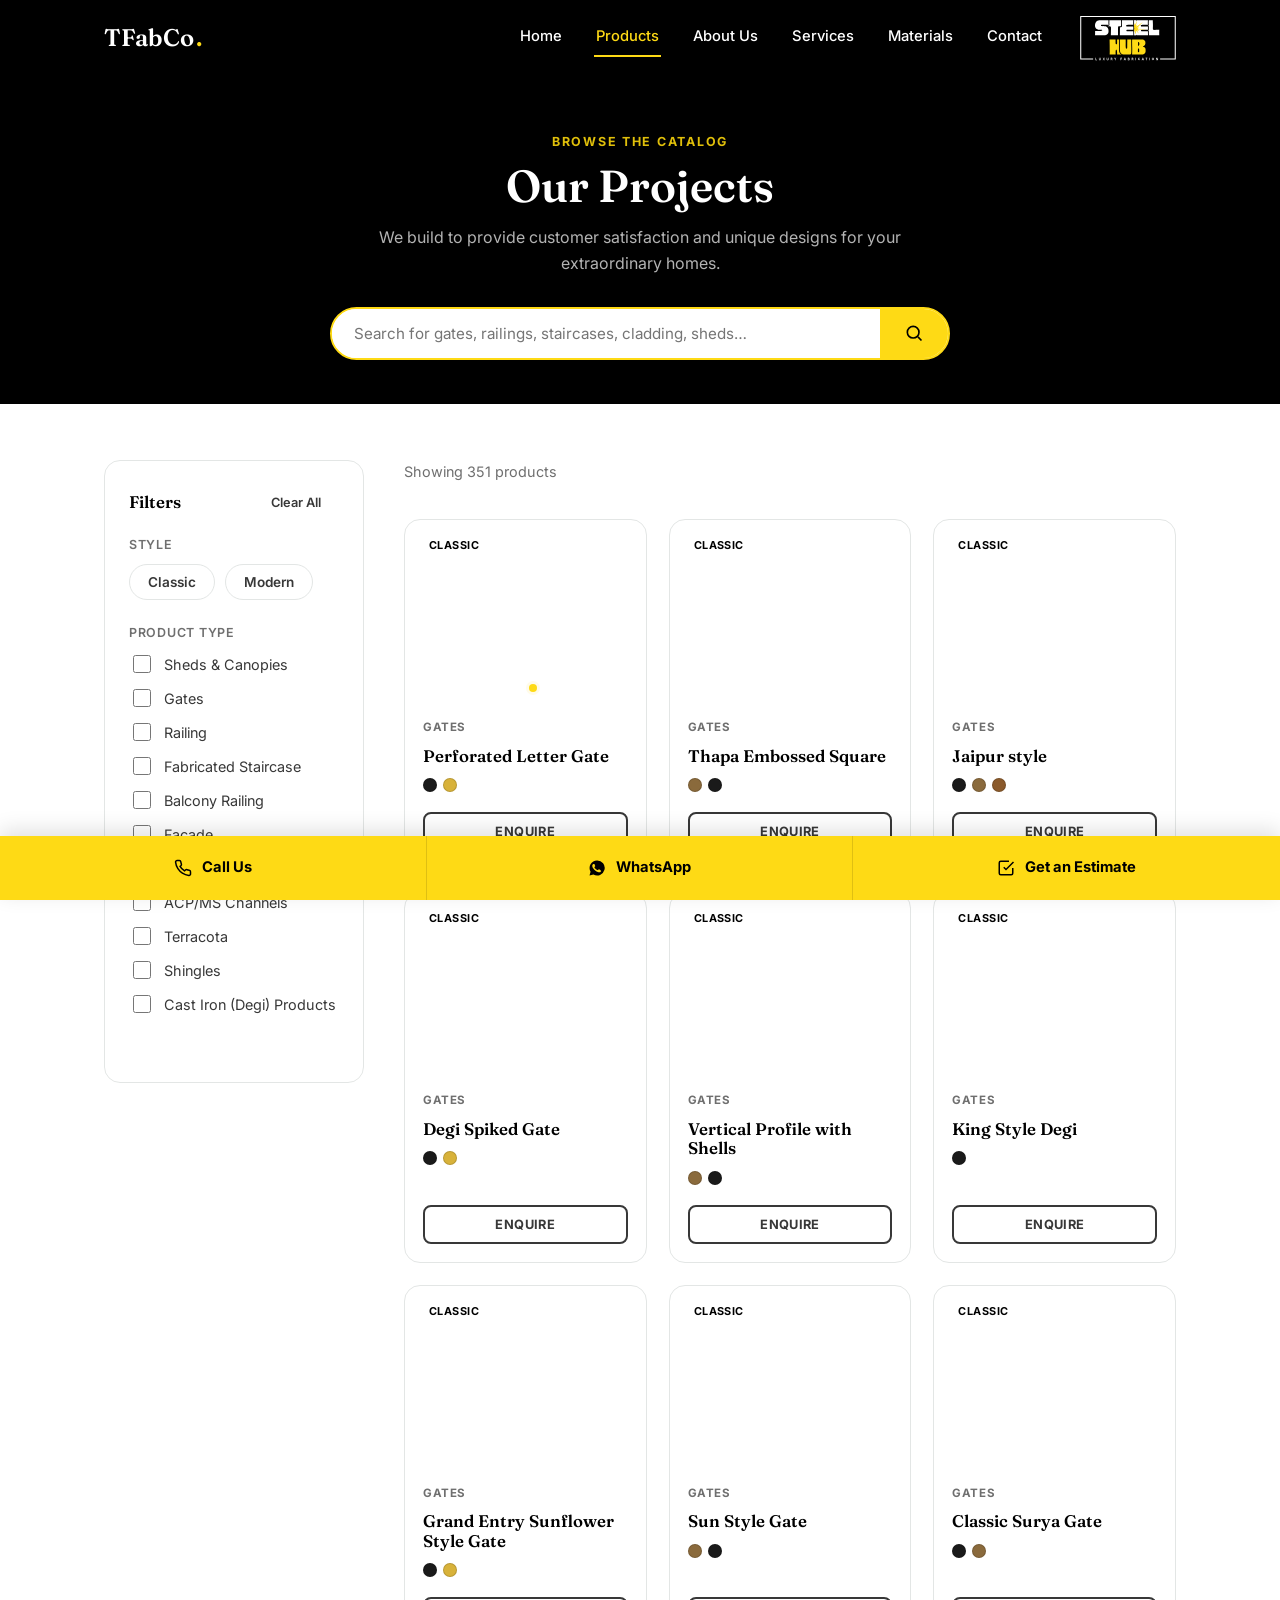
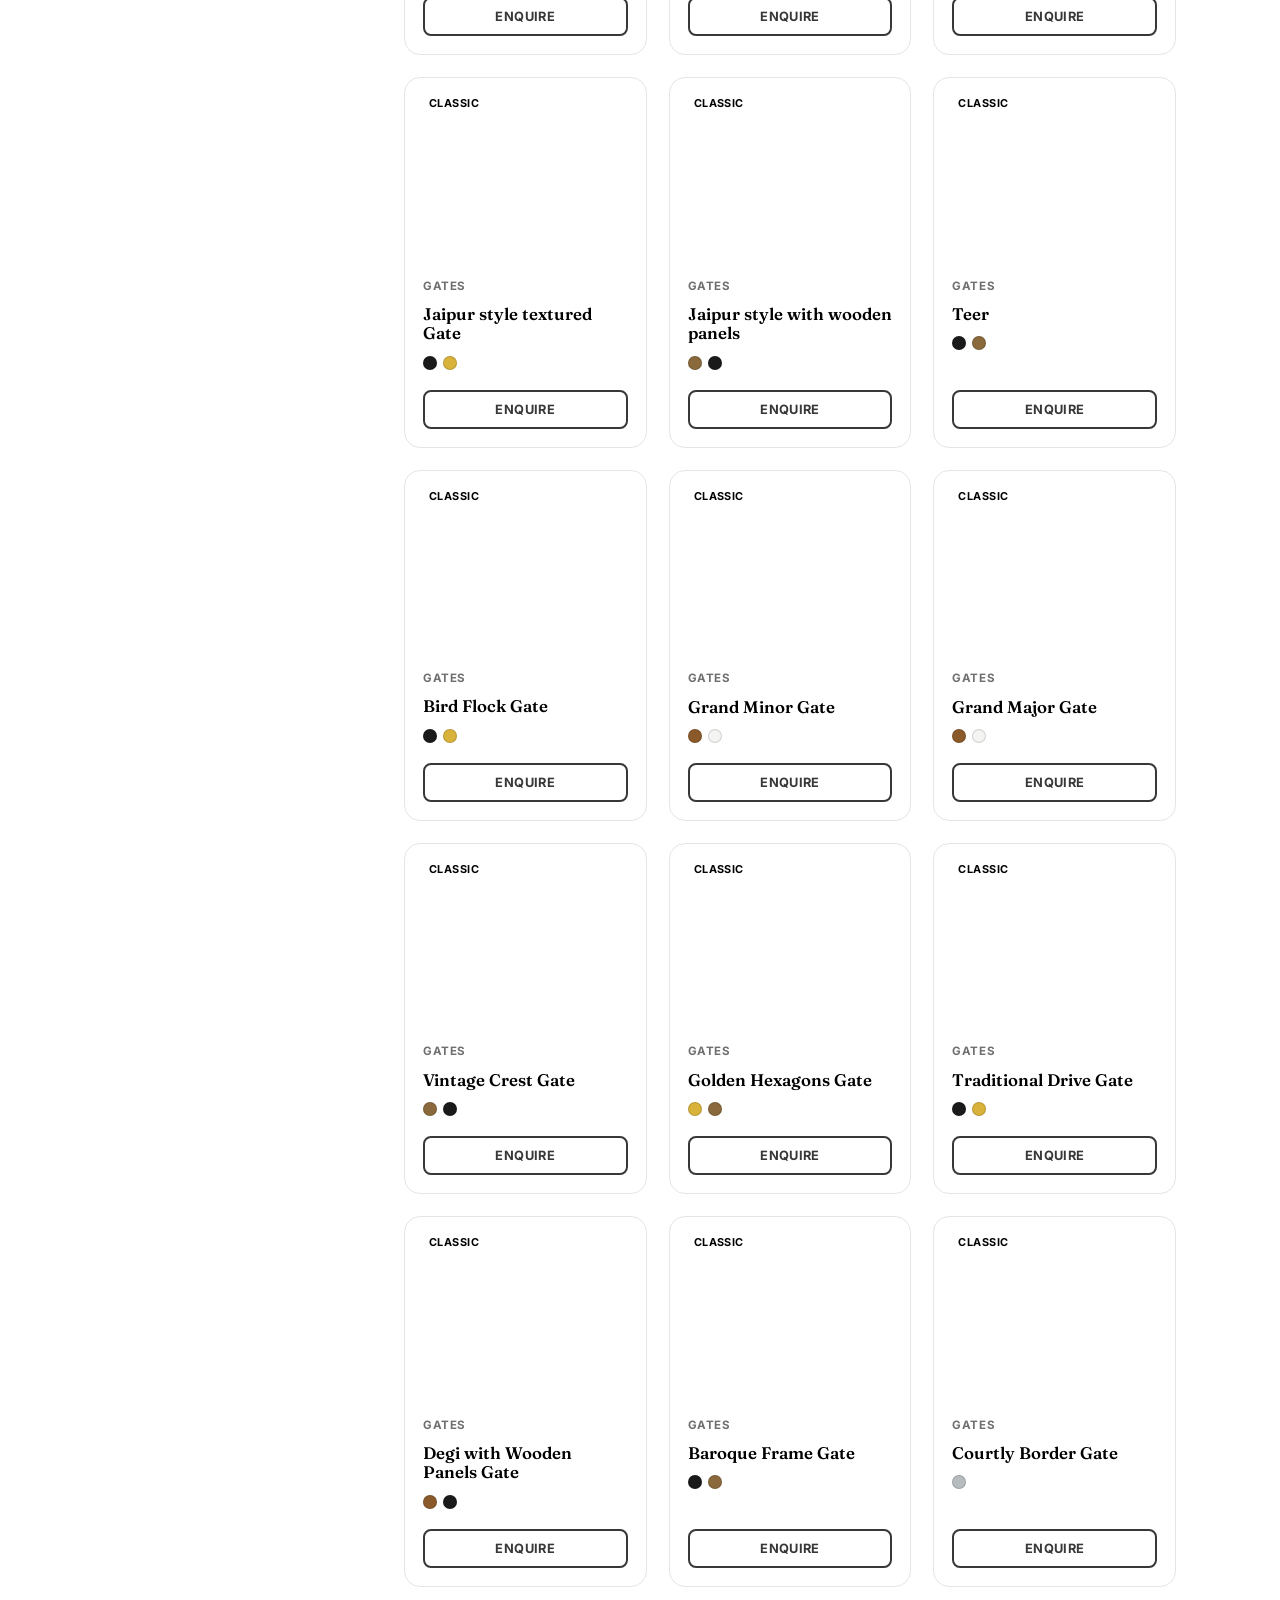
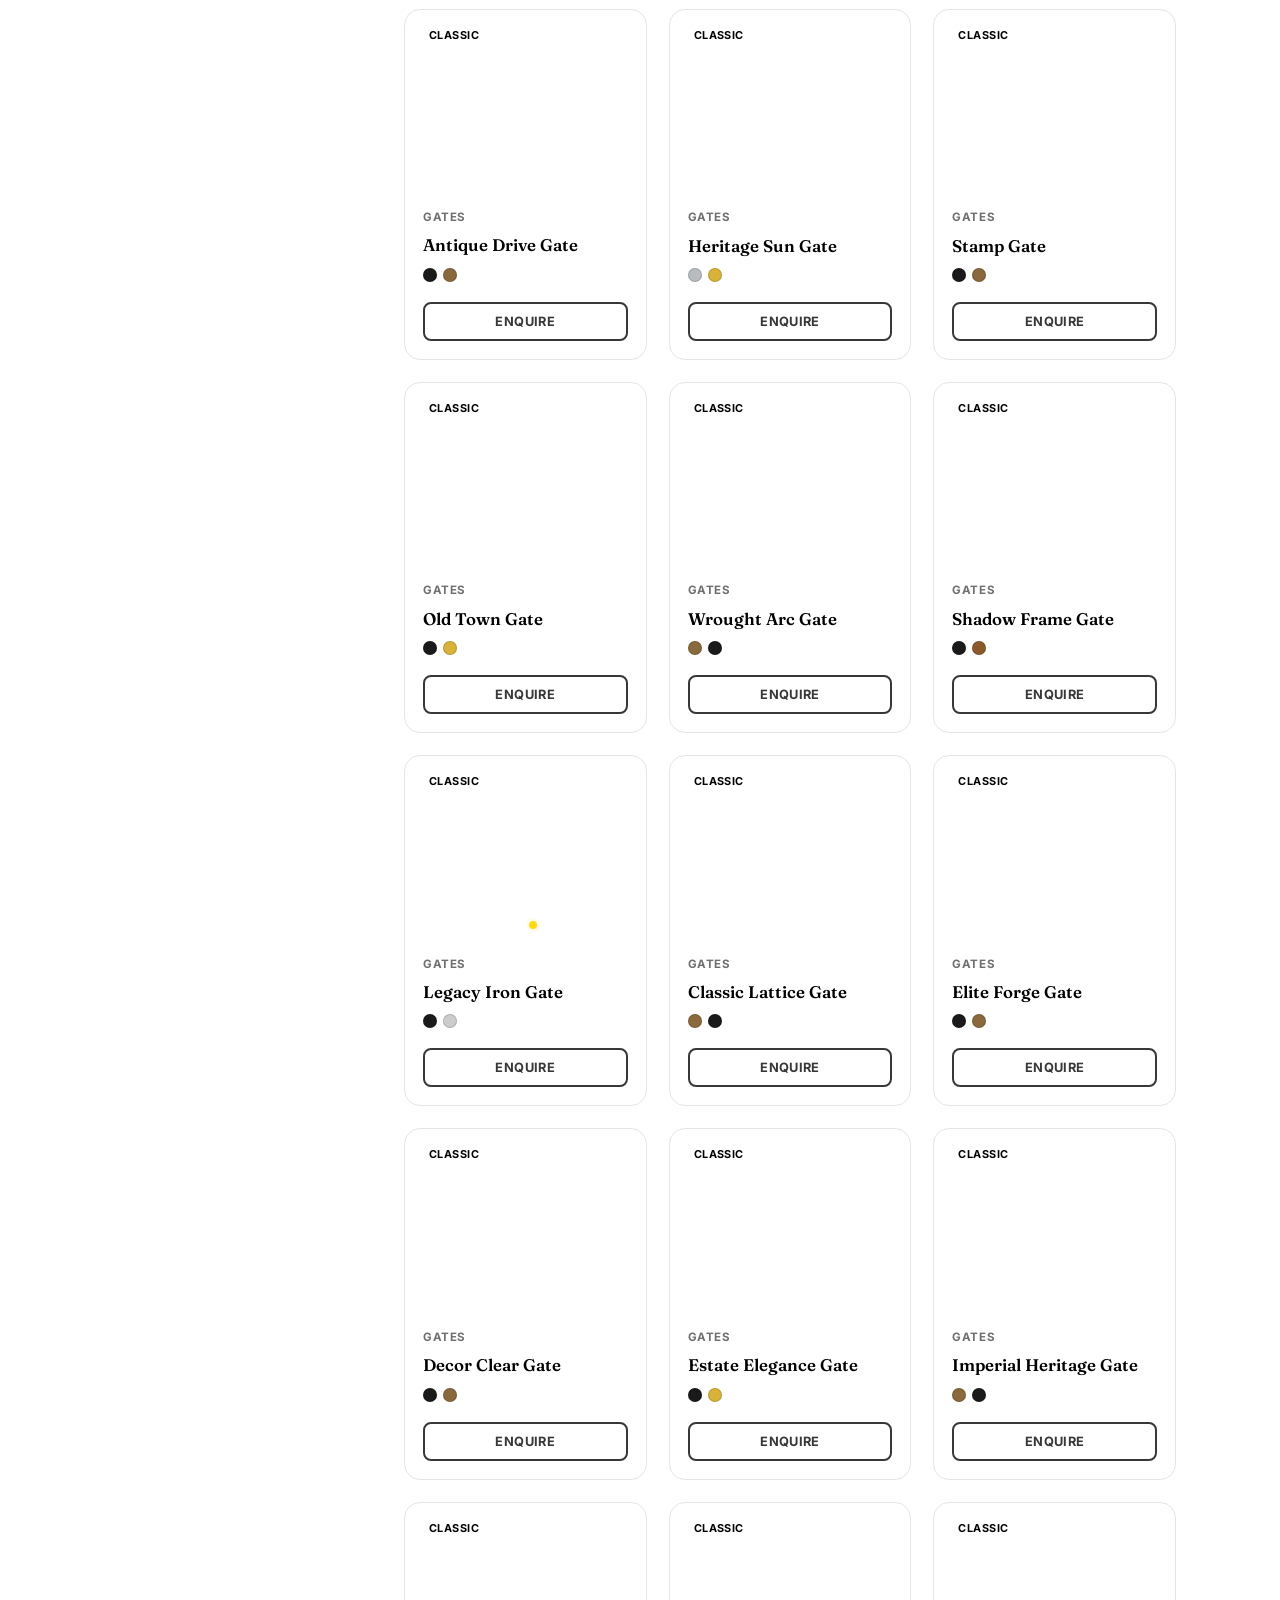
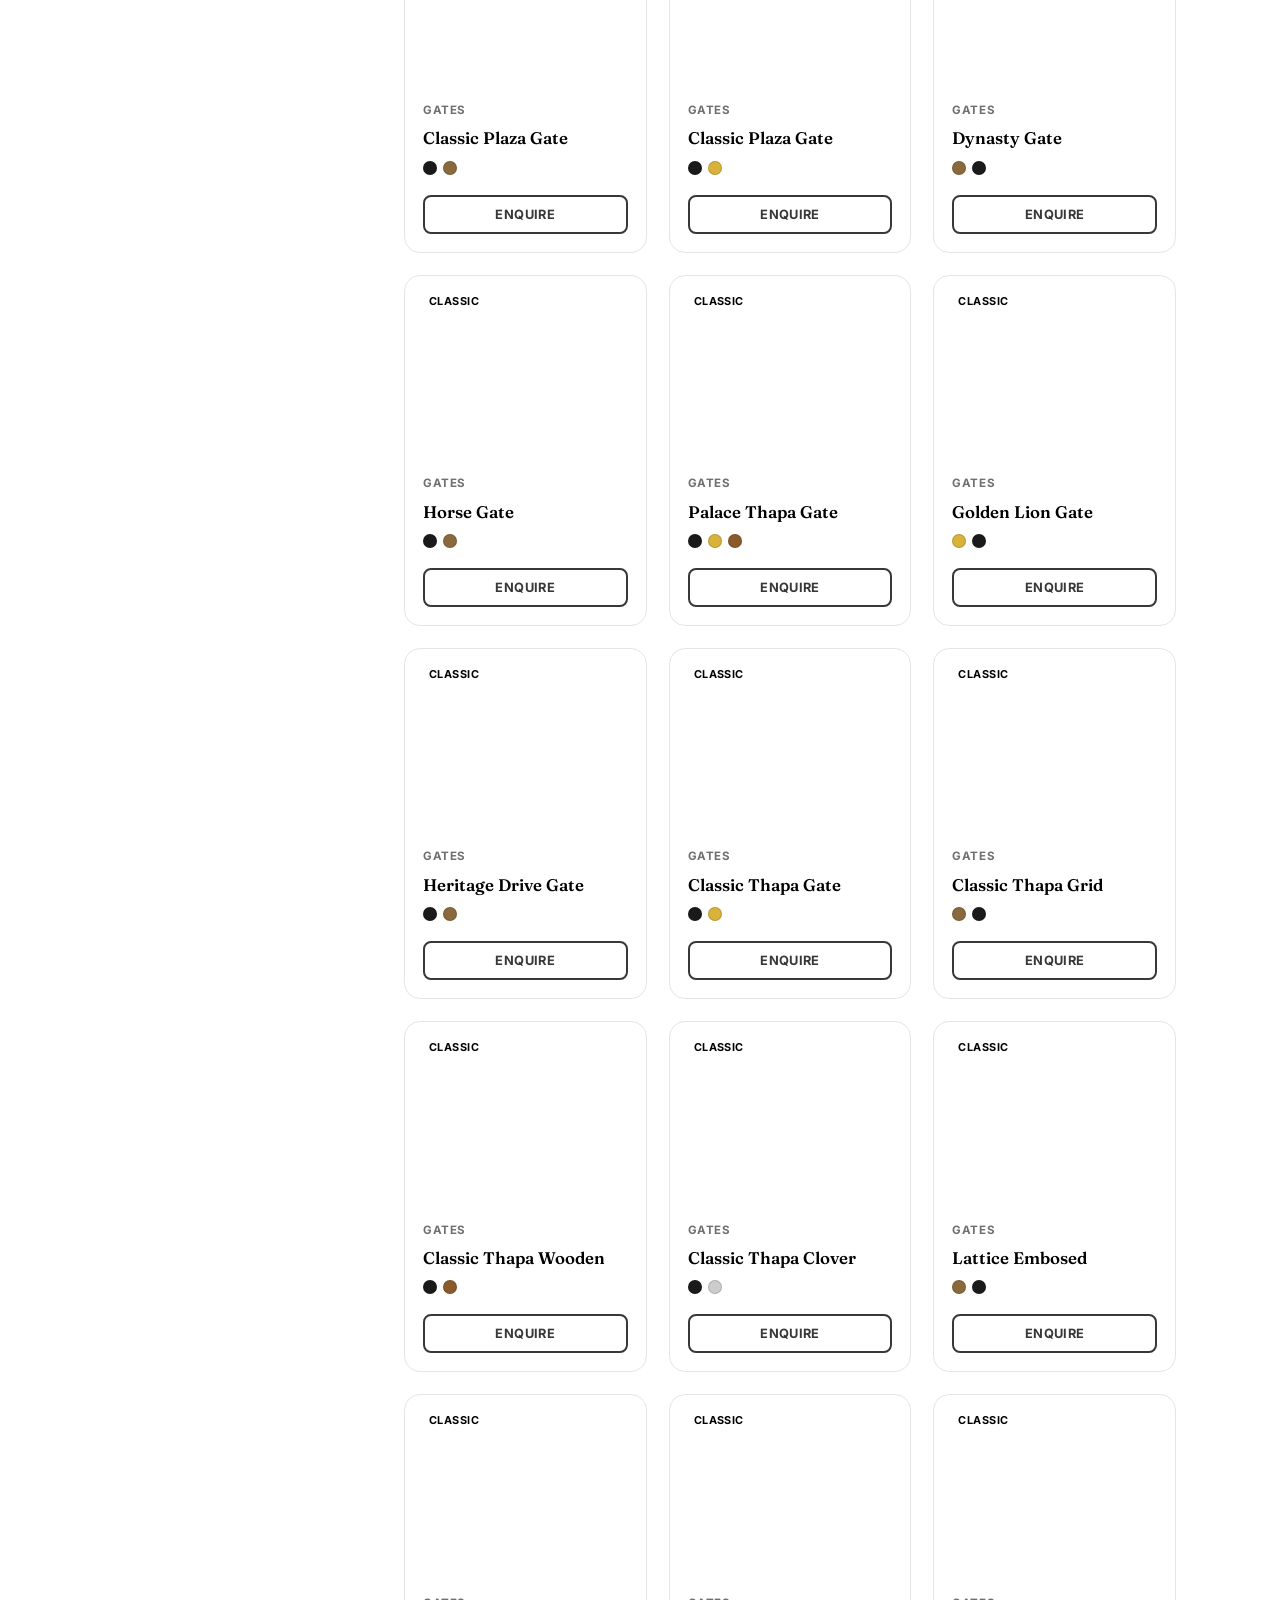
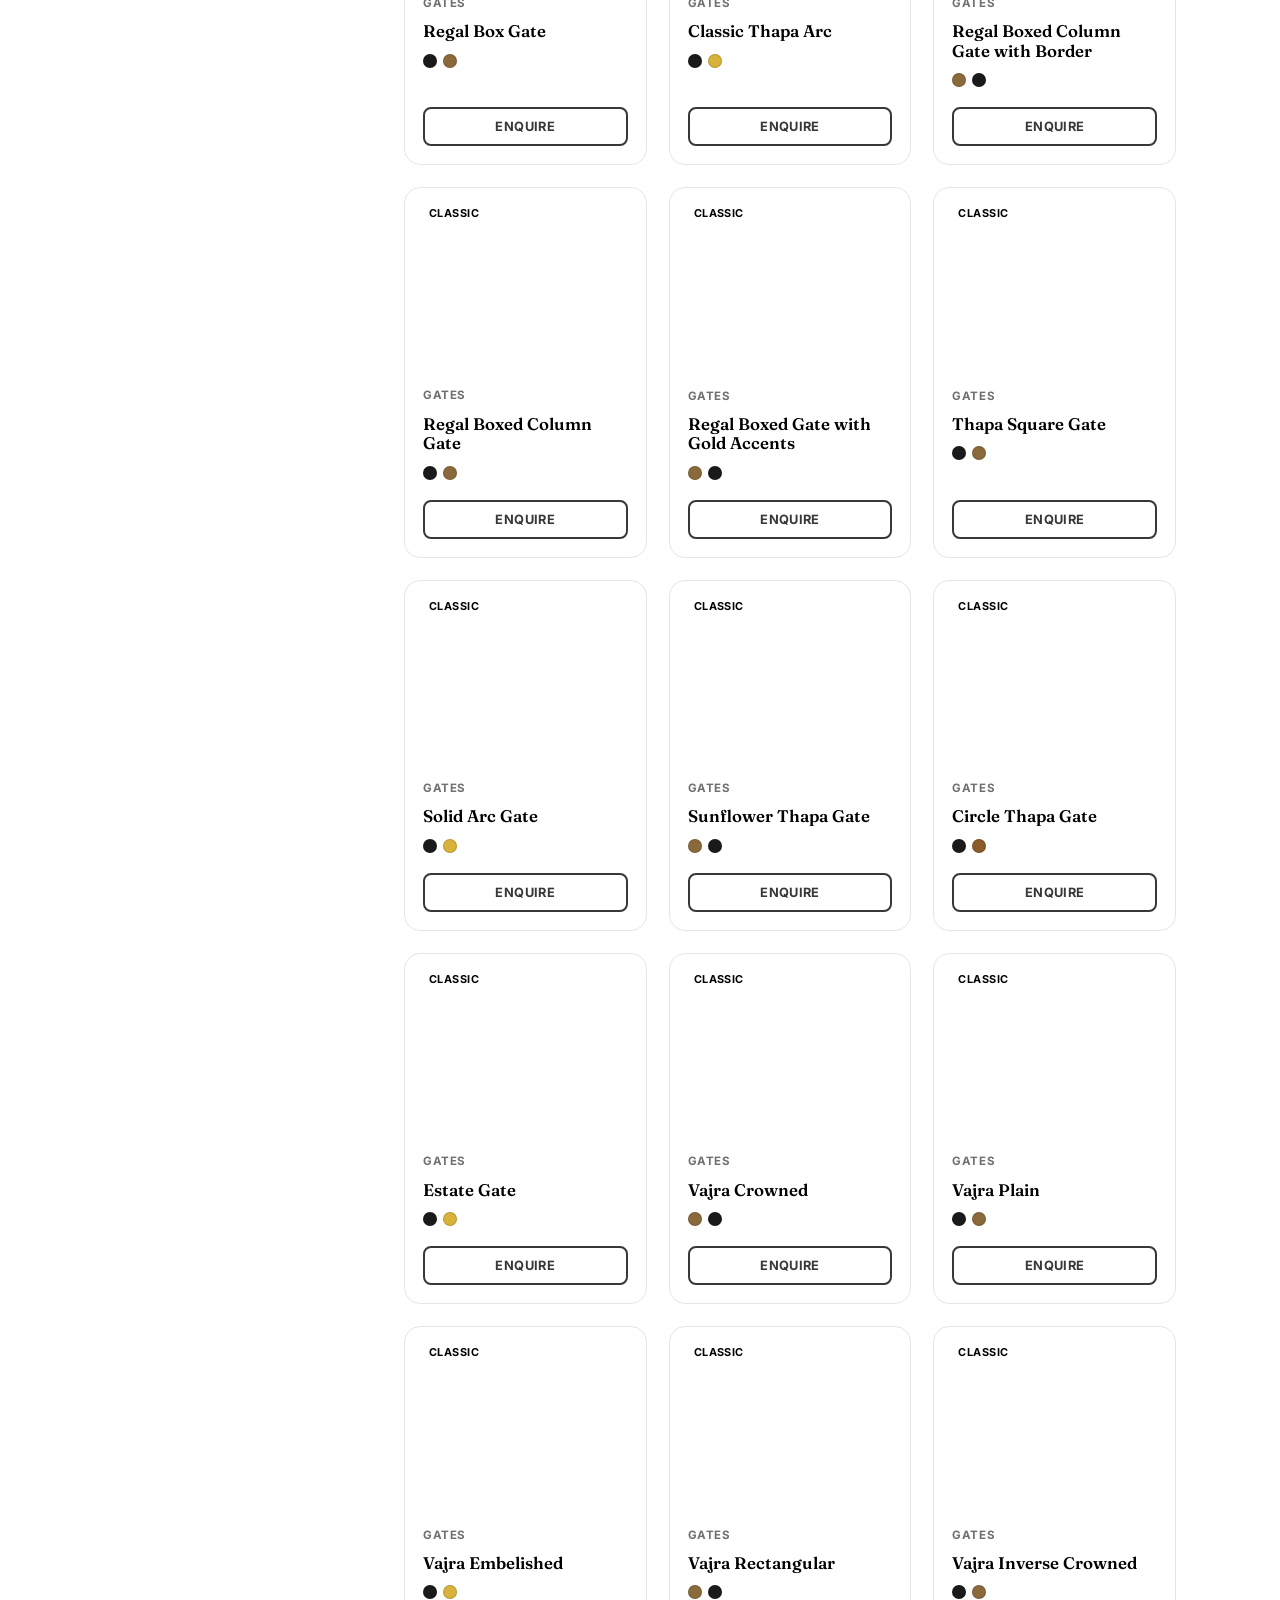
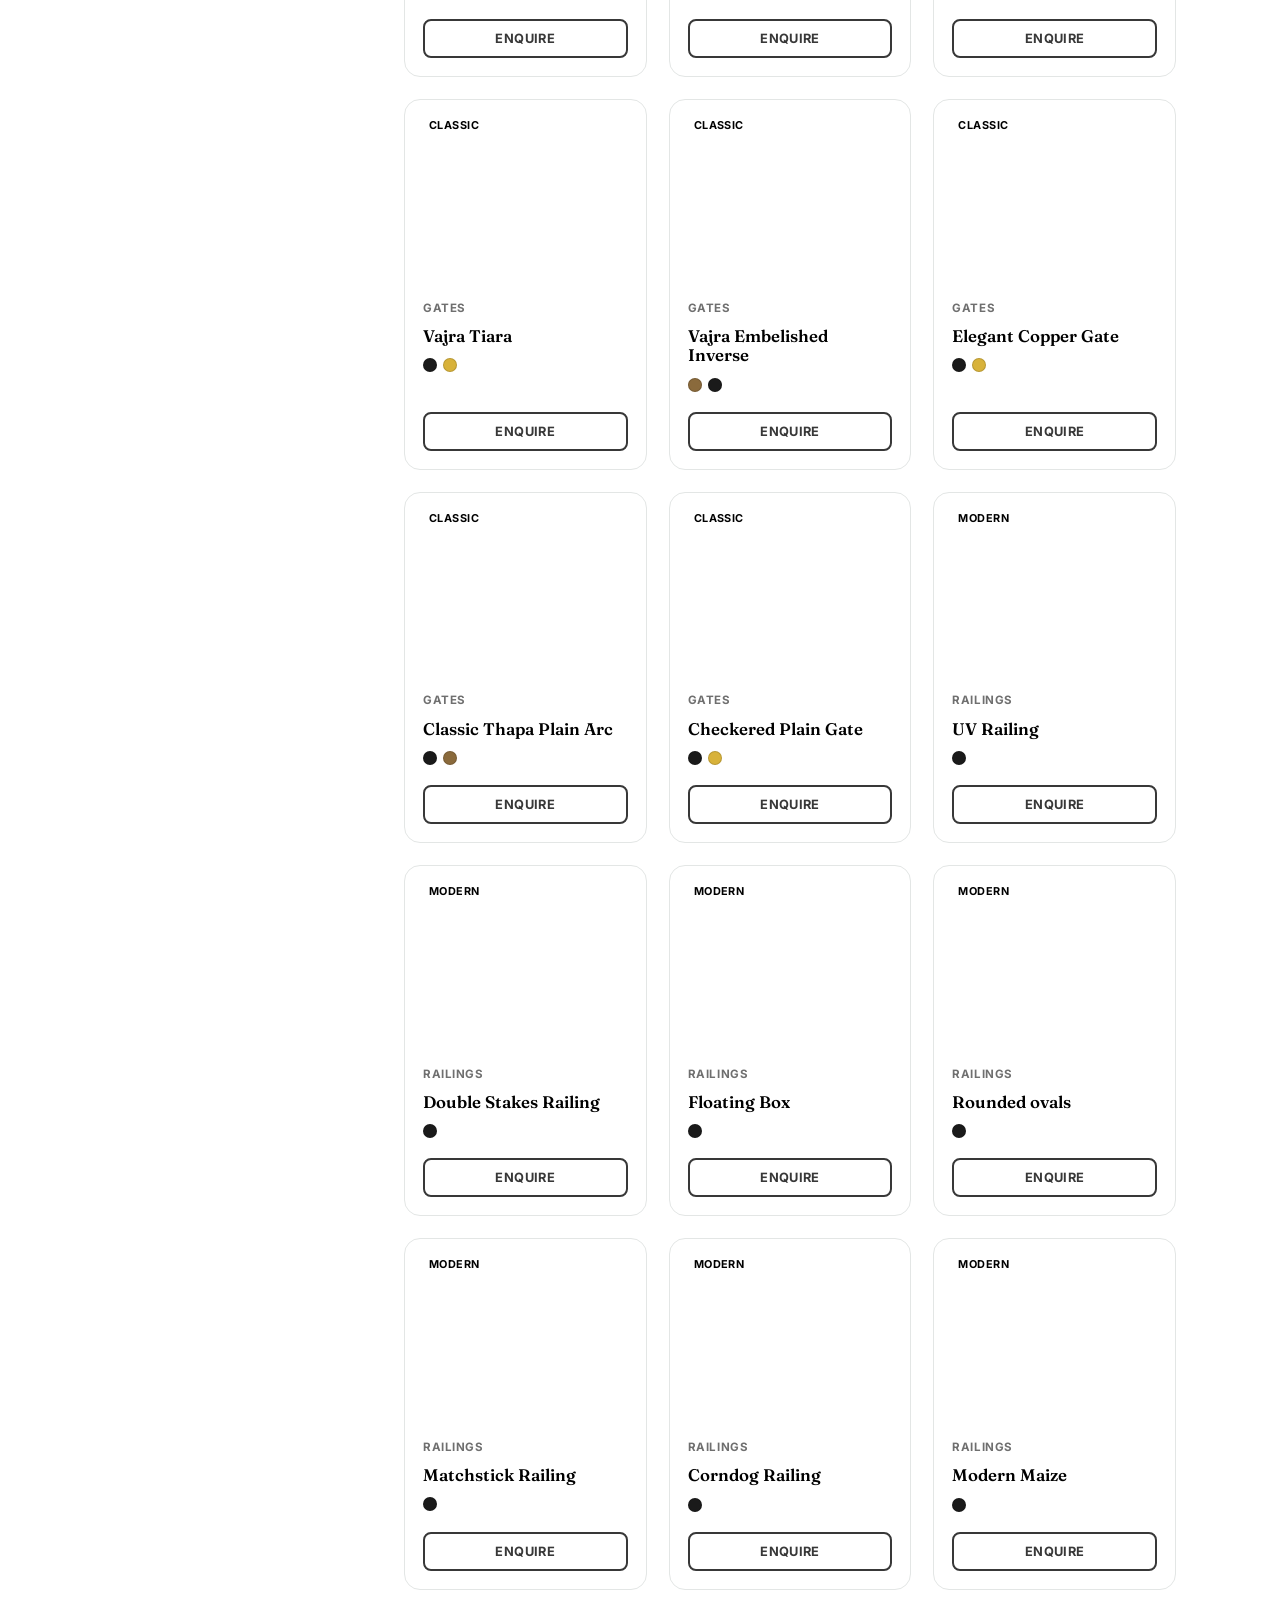
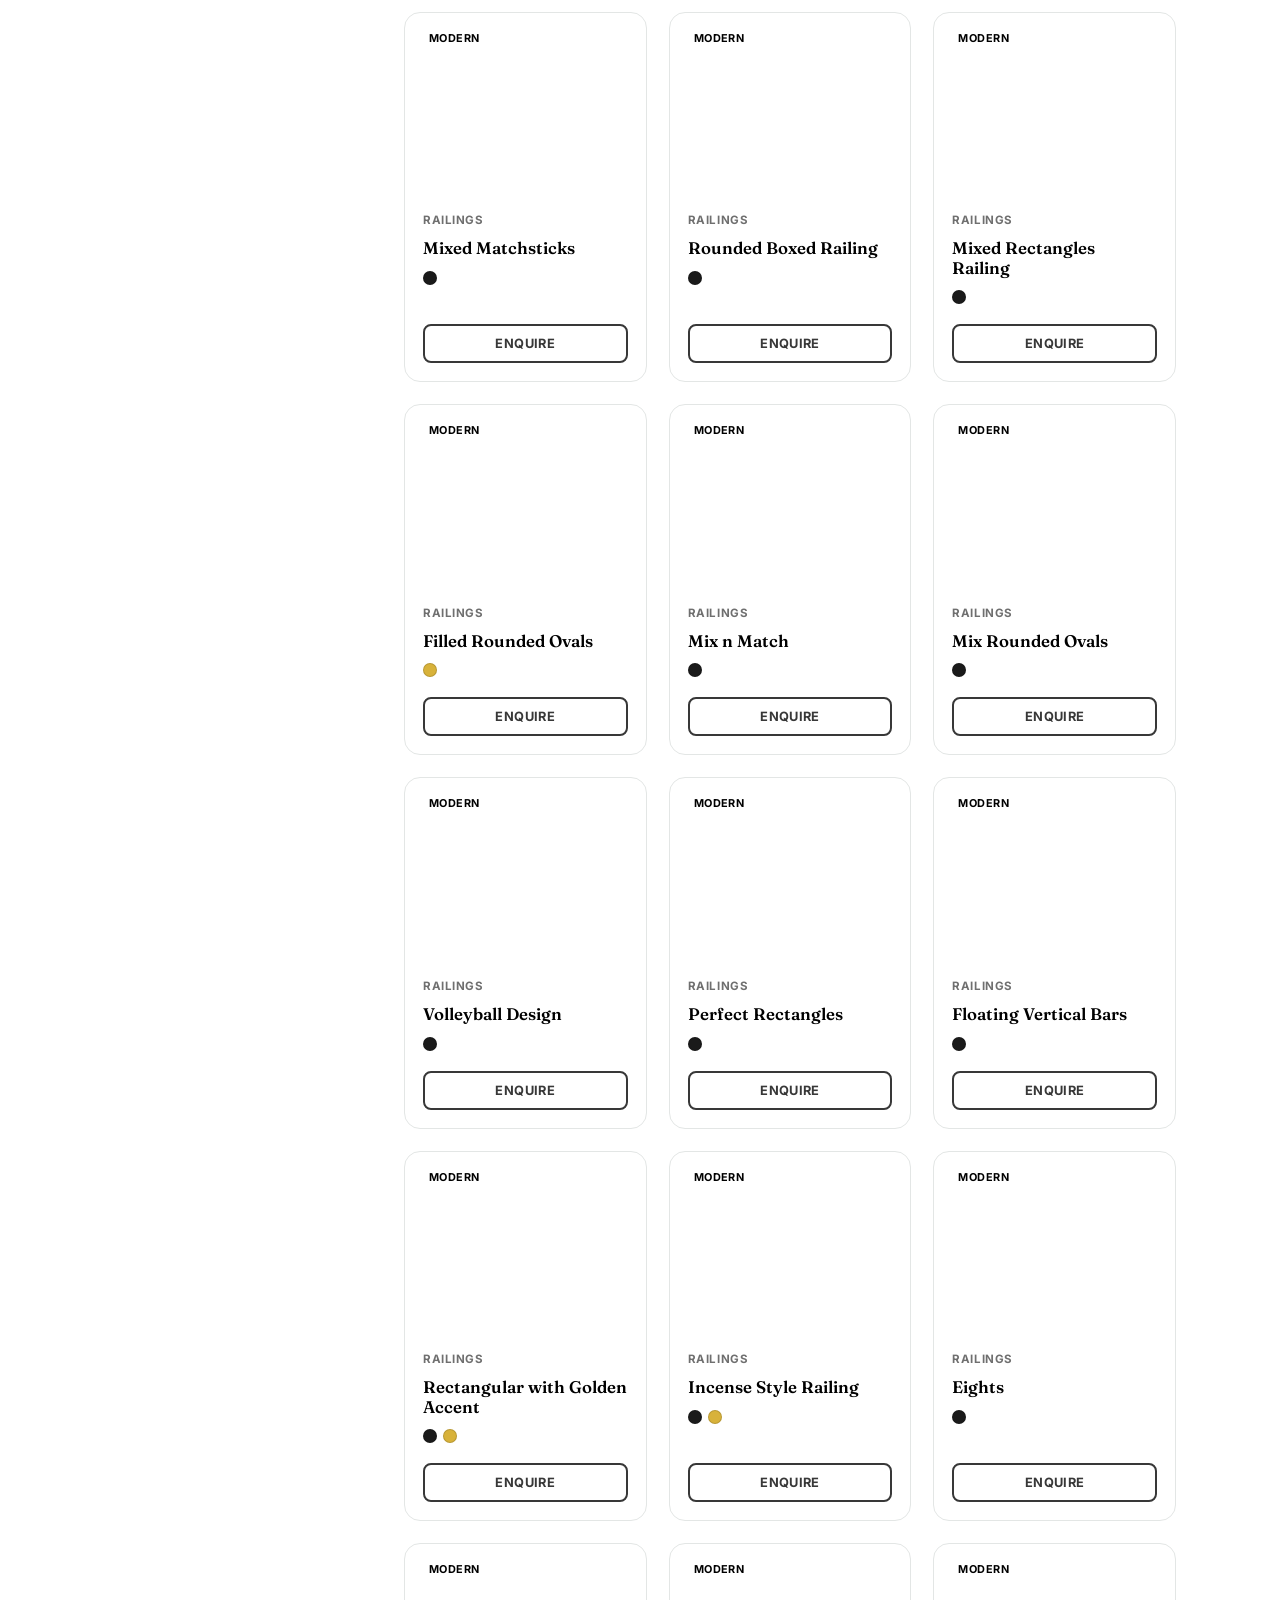
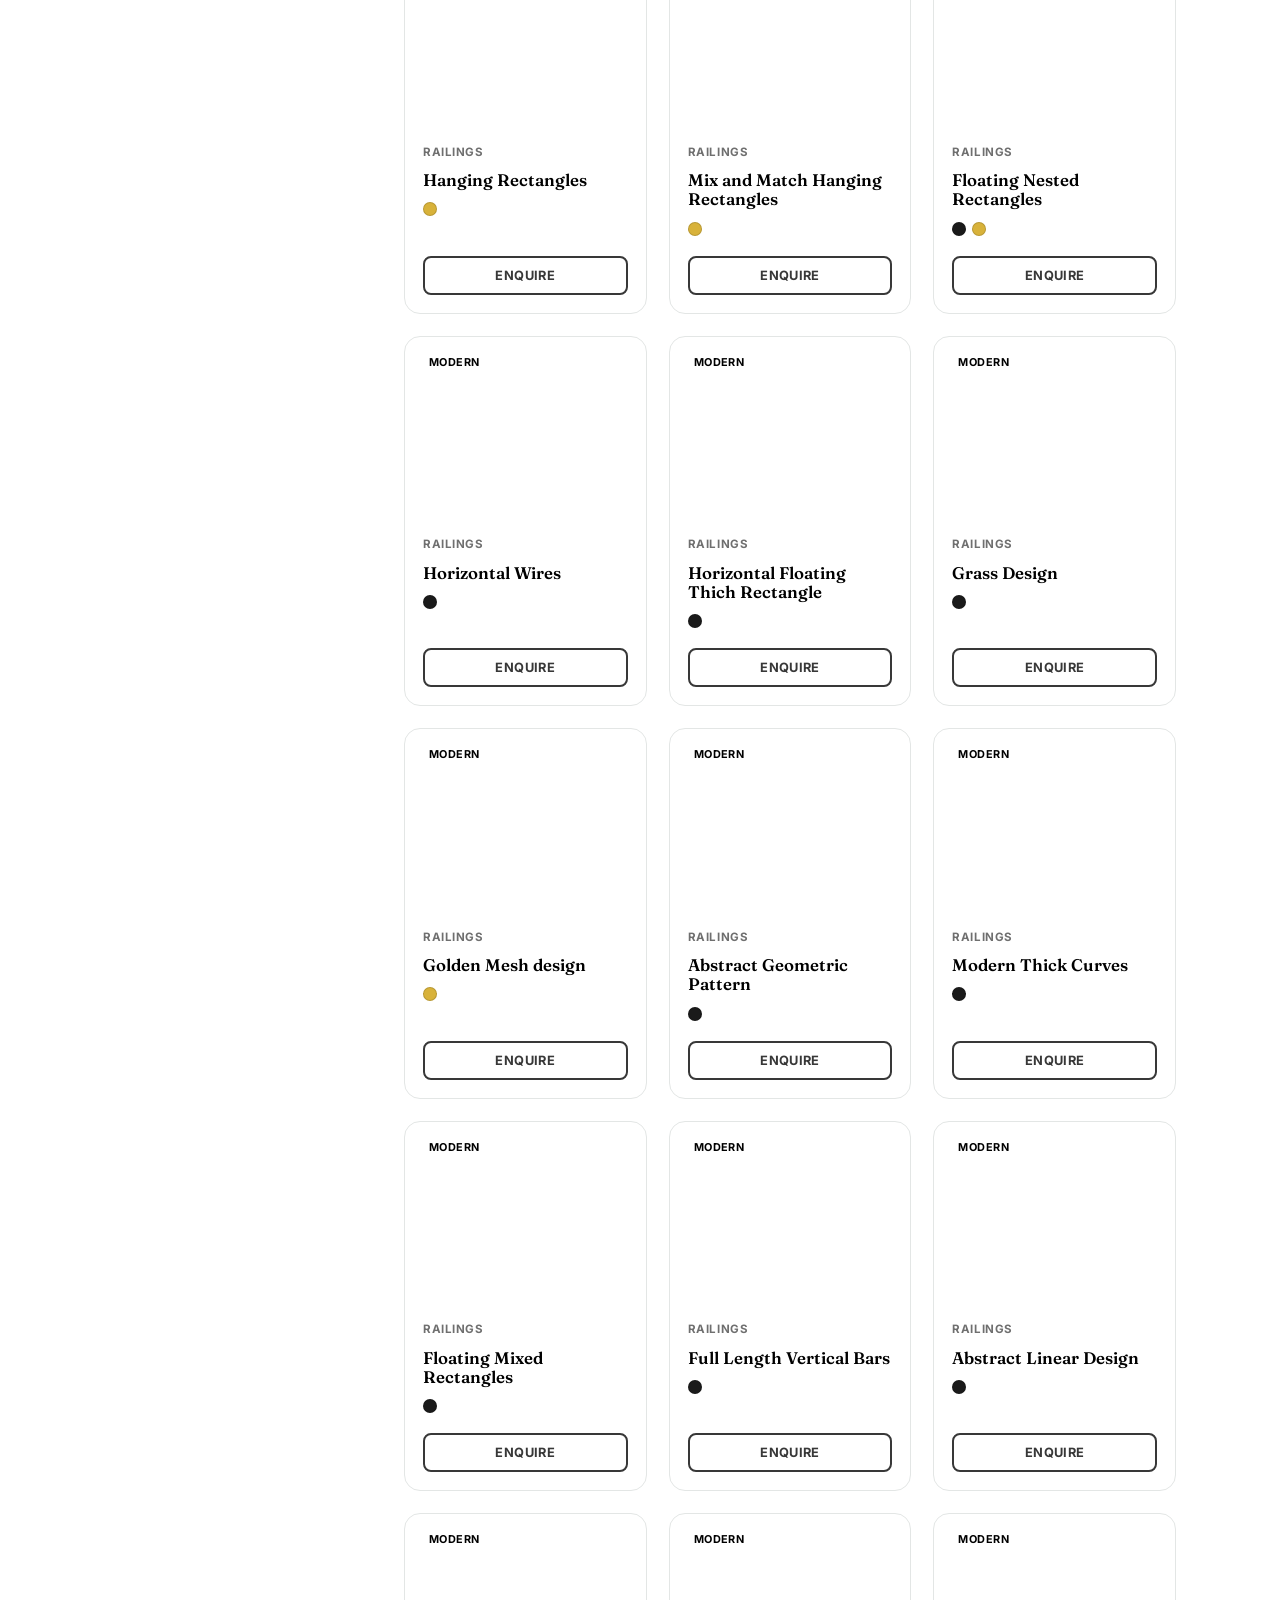
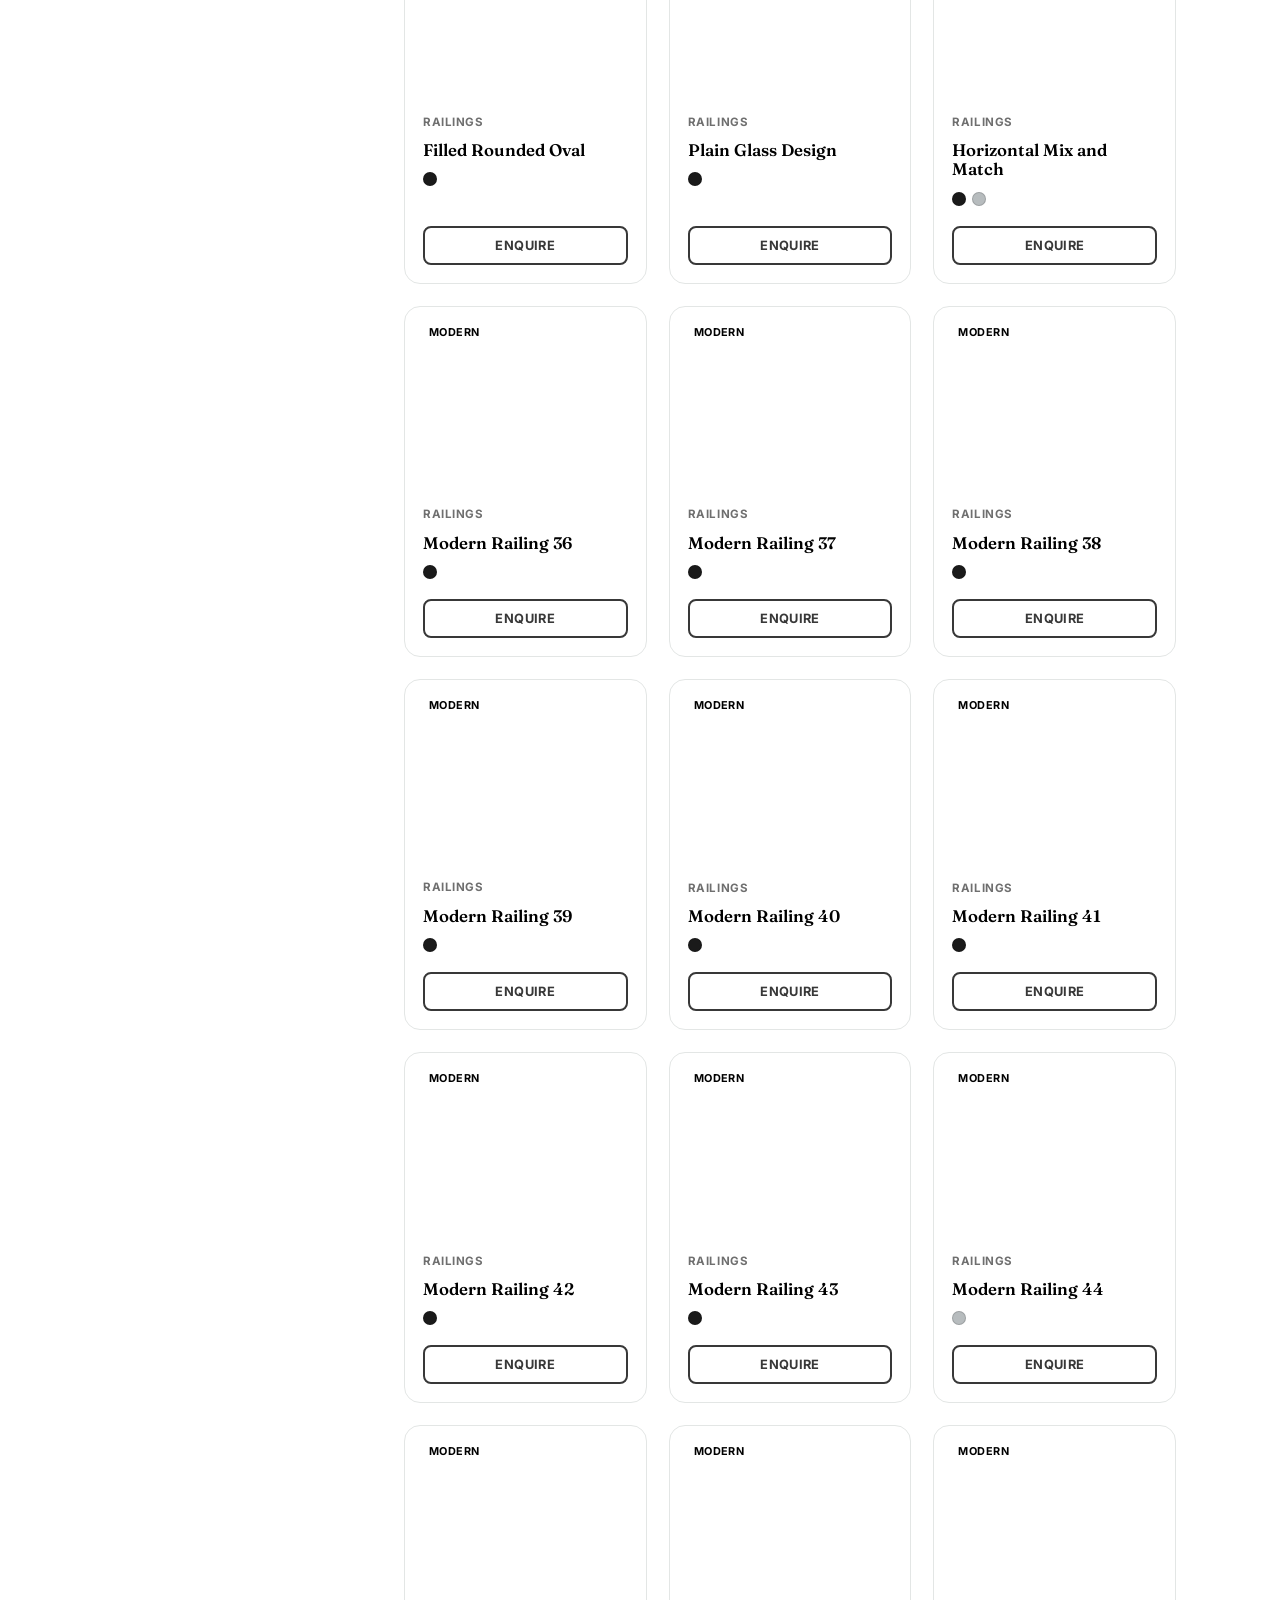
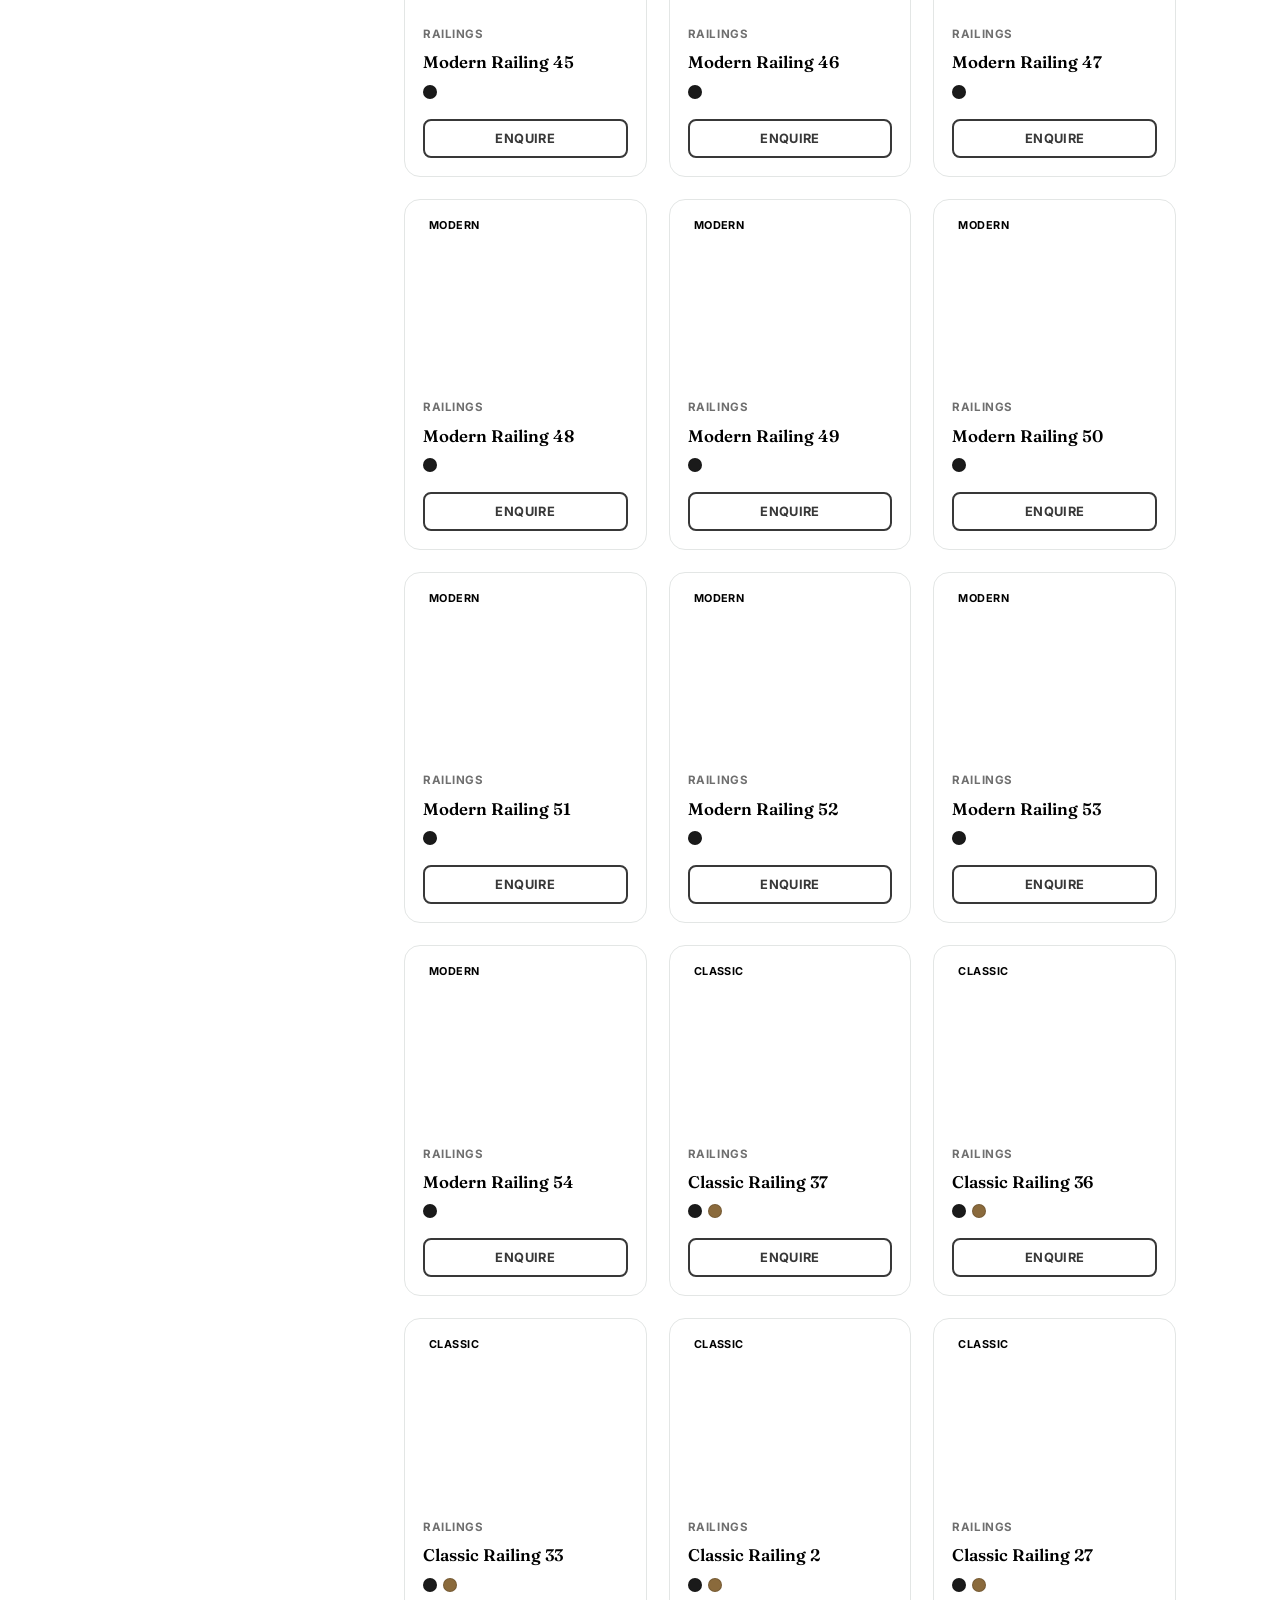
==== commit 28c7644c: "UI/UX cleanup" ====
--- a/products.html
+++ b/products.html
@@ -139,7 +139,7 @@
         <li><a href="products.html?type=gates">Gates</a></li>
         <li><a href="products.html?type=railing">Railings</a></li>
         <li><a href="products.html?type=staircase">Staircases</a></li>
-        <li><a href="products.html?type=cnc-acp-facade">Facades</a></li>
+        <li><a href="products.html?type=facade">Facades</a></li>
       </ul>
     </div>
     <div class="footer-col">
--- a/css/base.css
+++ b/css/base.css
@@ -290,6 +290,7 @@
 .cta-bar-item:hover{ background: var(--yellow-dark); }
 .cta-bar-item:active{ background: var(--black); color: var(--yellow); }
 .cta-bar-item svg{ flex-shrink: 0; }
+.cta-bar-item .label-mobile{ display: none; }
 
 @media (max-width: 640px){
   .cta-bar-item span{ display: none; }
--- a/css/products.css
+++ b/css/products.css
@@ -41,10 +41,12 @@
 .filters{
   position: sticky;
   top: calc(var(--header-h) + 24px);
+  max-height: calc(100vh - var(--header-h) - 48px);
+  overflow-y: auto;
   background: var(--white);
   border: 1px solid var(--border);
   border-radius: var(--radius-md);
-  padding: 24px;
+  padding: 24px 24px 66px 24px;
 }
 .filters-head{
   display: flex;
@@ -208,6 +210,7 @@
     position: fixed;
     top: 0; bottom: 0; right: 0;
     width: min(320px, 86vw);
+    max-height: none;
     border-radius: 0;
     z-index: 400;
     overflow-y: auto;
